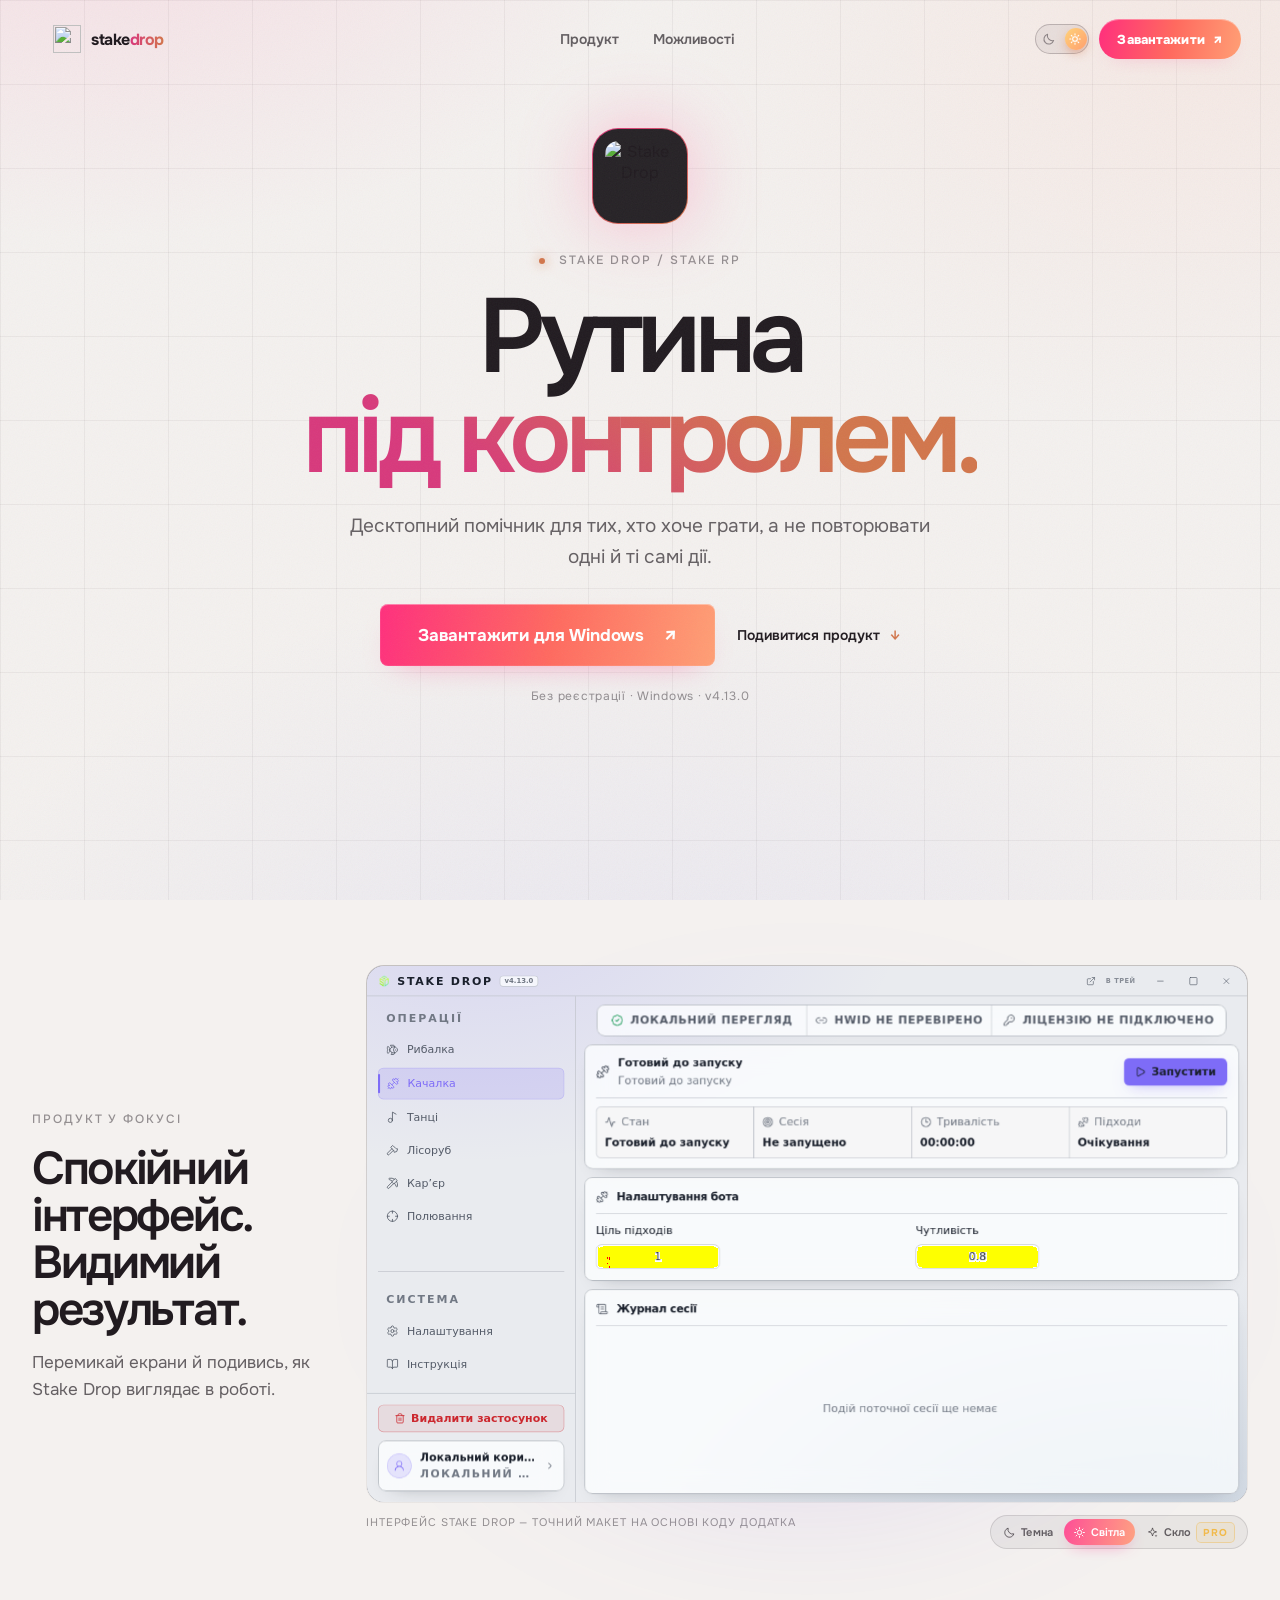
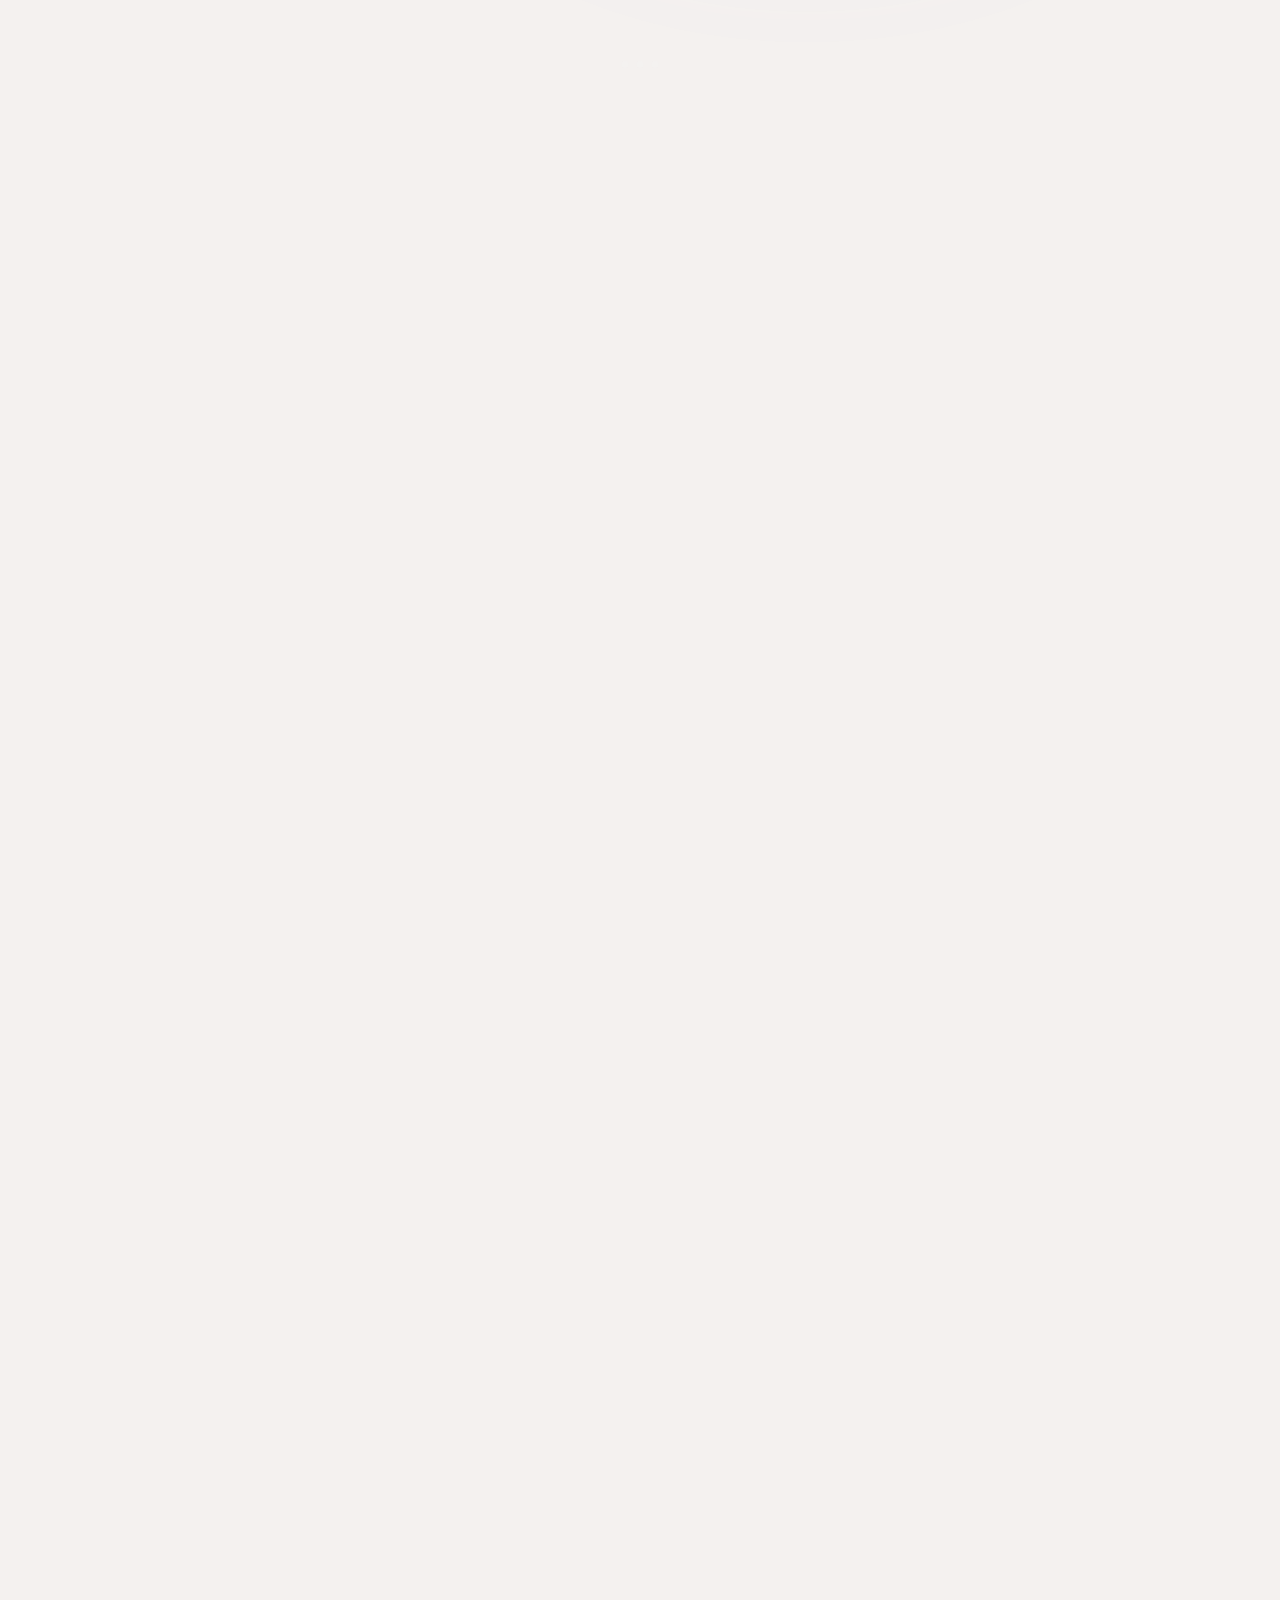
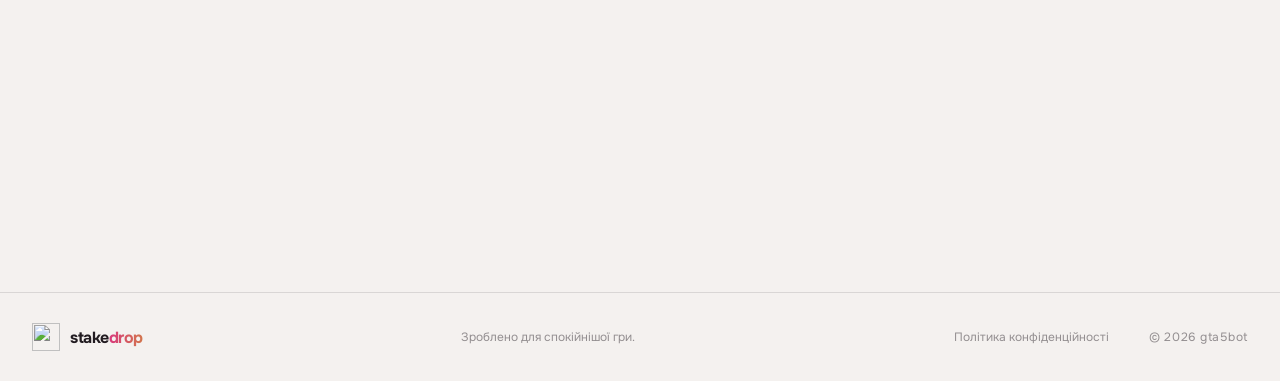
==== index.html @ 4ac82a7a "Update index.html" ====
<!doctype html>
<html lang="uk">
  <head>
    <meta charset="utf-8" />
    <meta name="viewport" content="width=device-width, initial-scale=1" />
    <meta name="theme-color" content="#232023" />
    <meta name="description" content="Stake Drop — десктопний помічник для GTA 5 RP." />
    <meta property="og:title" content="Stake Drop — автоматизація без зайвого шуму" />
    <meta property="og:description" content="Один спокійний інструмент для рутинних дій у GTA 5 RP." />
    <link rel="icon" href="./logo1.ico" />
    <script>
      try {
        var savedTheme = localStorage.getItem("stake-drop-site-theme");
        if (savedTheme === "light" || (!savedTheme && matchMedia("(prefers-color-scheme: light)").matches)) {
          document.documentElement.classList.add("light");
        }
      } catch (error) {}
    </script>
    <link rel="stylesheet" href="./styles.css?v=2026-11-27-16" />
    <title>Stake Drop - STAKE RP</title>
  </head>
  <body>
    <header class="site-header" data-header>
      <div class="header-shell shell">
        <div class="header-bar">
          <a class="brand" href="#top" aria-label="Stake Drop — на головну">
            <span class="brand-mark"><img src="./logo1.ico" alt="" /></span>
            <span class="brand-name">stake<span>drop</span></span>
          </a>
          <nav class="site-nav" aria-label="Головна навігація">
            <a href="#product" data-nav-panel>Продукт</a>
            <a href="#features" data-nav-panel>Можливості</a>
          </nav>
          <div class="header-actions">
            <button class="theme-toggle" type="button" data-site-theme-toggle aria-label="Увімкнути світлу тему" aria-pressed="false" title="Світла тема">
              <span class="theme-toggle__track" aria-hidden="true">
                <span class="theme-toggle__icon theme-toggle__icon--moon">
                  <svg viewBox="0 0 24 24" fill="none" stroke="currentColor" stroke-width="1.8" stroke-linejoin="round"><path d="M20 14.5A8.5 8.5 0 0 1 9.5 4a8.5 8.5 0 1 0 10.5 10.5Z" /></svg>
                </span>
                <span class="theme-toggle__icon theme-toggle__icon--sun">
                  <svg viewBox="0 0 24 24" fill="none" stroke="currentColor" stroke-width="1.8" stroke-linecap="round"><circle cx="12" cy="12" r="4" /><path d="M12 3v2M12 19v2M3 12h2M19 12h2M5.6 5.6 7 7M17 17l1.4 1.4M18.4 5.6 17 7M7 17l-1.4 1.4" /></svg>
                </span>
                <span class="theme-toggle__thumb"></span>
              </span>
            </button>
            <button class="header-cta" type="button" data-download-button>
              <span>Завантажити</span>
              <span class="header-cta__arrow" aria-hidden="true">↗</span>
            </button>
          </div>
          <button class="menu-button" type="button" aria-label="Відкрити меню" aria-expanded="false" data-menu-button>
            <span></span><span></span>
          </button>
        </div>
      </div>
    </header>

    <main id="top">
      <section class="hero">
        <div class="hero-grid" aria-hidden="true"></div>
        <div class="hero-glow hero-glow--warm" aria-hidden="true"></div>
        <div class="hero-glow hero-glow--cool" aria-hidden="true"></div>

        <div class="hero-inner shell">
          <div class="hero-icon">
            <img src="./logo1.ico" alt="Stake Drop" />
          </div>
          <p class="hero-kicker"><span></span> Stake Drop / STAKE RP</p>
          <h1>Рутина<br /><em>під контролем.</em></h1>
          <p class="hero-sub">Десктопний помічник для тих, хто хоче грати, а не повторювати одні й ті самі дії.</p>
          <div class="hero-actions">
            <button class="button button--primary" type="button" data-download-button>
              <span>Завантажити для Windows</span><span class="button-arrow">↗</span>
            </button>
            <a class="text-link" href="#product">Подивитися продукт <span>↓</span></a>
          </div>
          <p class="hero-meta">Без реєстрації · Windows · v4.13.0</p>
        </div>
      </section>

      <div class="journey" data-journey>
        <div class="journey__viewport">
          <div class="journey__track" data-journey-track>
            <section class="panel panel--demo" id="product" data-panel>
              <div class="panel-inner shell">
                <div class="section-head">
                  <p class="eyebrow">Продукт у фокусі</p>
                  <h2>Спокійний інтерфейс.<br /><span>Видимий результат.</span></h2>
                  <p class="section-lead">Перемикай екрани й подивись, як Stake Drop виглядає в роботі.</p>
                </div>

                <div class="demo-stack">
                  <div class="demo-frame">
                    <div class="demo-glow" aria-hidden="true"></div>
                    <div class="demo-window" data-demo-window>
                      <div class="demo-stage" data-demo-stage-inline>
                        <iframe
                          class="demo-inline"
                          title="Інтерактивний перегляд інтерфейсу Stake Drop"
                          data-demo-inline
                          data-src="./app-demo/index.html?v=4.13.0-theme4"
                          loading="lazy"
                        ></iframe>
                      </div>
                      <button class="demo-open" type="button" data-demo-open aria-haspopup="dialog">
                        <span class="demo-open__play" aria-hidden="true">
                          <svg viewBox="0 0 24 24" width="22" height="22"><path d="M8 5.2v13.6L19.4 12z" fill="currentColor" /></svg>
                        </span>
                        <span class="demo-open__text">Відкрити демо</span>
                        <span class="demo-open__hint">Повний екран</span>
                      </button>
                    </div>
                  </div>
                  <div class="demo-caption">
                    <span>Інтерфейс Stake Drop — точний макет на основі коду додатка</span>
                    <div class="theme-switch" role="group" aria-label="Тема інтерфейсу в демо" data-theme-switch>
                      <button type="button" data-theme-set="dark" aria-pressed="true">
                        <svg viewBox="0 0 24 24" width="13" height="13" aria-hidden="true"><path d="M20 14.5A8.5 8.5 0 0 1 9.5 4a8.5 8.5 0 1 0 10.5 10.5Z" fill="none" stroke="currentColor" stroke-width="1.8" stroke-linejoin="round" /></svg>
                        <span>Темна</span>
                      </button>
                      <button type="button" data-theme-set="light" aria-pressed="false">
                        <svg viewBox="0 0 24 24" width="13" height="13" aria-hidden="true"><circle cx="12" cy="12" r="4" fill="none" stroke="currentColor" stroke-width="1.8" /><path d="M12 3v2M12 19v2M3 12h2M19 12h2M5.6 5.6 7 7M17 17l1.4 1.4M18.4 5.6 17 7M7 17l-1.4 1.4" fill="none" stroke="currentColor" stroke-width="1.8" stroke-linecap="round" /></svg>
                        <span>Світла</span>
                      </button>
                      <button type="button" data-theme-set="glass" aria-pressed="false" title="Скло — стиль для PRO-користувачів">
                        <svg viewBox="0 0 24 24" width="13" height="13" aria-hidden="true"><path d="M12 3.5 13.9 9l5.6 1.9-5.6 1.9L12 18.4l-1.9-5.6L4.5 10.9 10.1 9z" fill="none" stroke="currentColor" stroke-width="1.6" stroke-linejoin="round" /><path d="m18.5 15.5.7 2 2 .7-2 .7-.7 2-.7-2-2-.7 2-.7z" fill="currentColor" /></svg>
                        <span>Скло</span>
                        <span class="pro-badge">PRO</span>
                      </button>
                    </div>
                  </div>
                </div>
              </div>
            </section>

            <section class="panel panel--features" id="features" data-panel>
              <div class="panel-inner shell">
                <div class="features-head">
                  <div>
                    <p class="eyebrow">Без зайвого</p>
                    <h2>Інструменти,<br /><span>які не заважають.</span></h2>
                  </div>
                  <p class="section-lead">Три речі, які роблять рутину тихішою: розпізнавання, оверлей і журнали.</p>
                </div>

                <div class="feature-grid">
                  <article class="feature-card feature-card--accent" tabindex="0">
                    <div class="feature-top">
                      <span class="feature-number">01</span>
                      <span class="feature-symbol">✦</span>
                    </div>
                    <h3>Розумне розпізнавання</h3>
                    <div class="feature-reveal"><div class="feature-reveal__inner">
                      <p>Stake Drop бачить потрібні об’єкти на екрані, а не залежить від записаних координат.</p>
                    </div></div>
                  </article>
                  <article class="feature-card" tabindex="0">
                    <div class="feature-top">
                      <span class="feature-number">02</span>
                      <span class="feature-symbol">◌</span>
                    </div>
                    <h3>Оверлей у потрібному місці</h3>
                    <div class="feature-reveal"><div class="feature-reveal__inner">
                      <p>Стан бота, цикли й дії завжди перед очима — з налаштуванням кольору та розміру.</p>
                    </div></div>
                  </article>
                  <article class="feature-card" tabindex="0">
                    <div class="feature-top">
                      <span class="feature-number">03</span>
                      <span class="feature-symbol">≡</span>
                    </div>
                    <h3>Детальні журнали</h3>
                    <div class="feature-reveal"><div class="feature-reveal__inner">
                      <p>Один щоденний файл із подіями, фокусом, захопленням екрана та діагностикою.</p>
                    </div></div>
                  </article>
                </div>
              </div>
            </section>

            <section class="panel panel--cta cta" id="download" data-panel>
              <div class="cta-grid" aria-hidden="true"></div>
              <div class="cta-glow" aria-hidden="true"></div>
              <div class="panel-inner cta-inner">
                <p class="eyebrow">Готовий спробувати?</p>
                <h2>Менше рутини.<br /><em>Більше гри.</em></h2>
                <p class="section-lead">Один спокійний інструмент для повторюваних дій — без зайвих налаштувань і шуму.</p>
                <button class="button button--primary" type="button" data-download-button>
                  <span>Завантажити Stake Drop</span><span class="button-arrow">↗</span>
                </button>
                <p class="download-warning">Stake Drop створений для автоматизації повторюваних дій у грі. Використовуй програму відповідально та самостійно перевіряй правила свого сервера.</p>
              </div>
            </section>
          </div>

          <div class="journey__dots" aria-hidden="true" data-journey-dots>
            <span></span><span></span><span></span>
          </div>
        </div>
      </div>
    </main>

    <footer class="site-footer">
      <div class="footer-inner shell">
        <a class="brand" href="#top">
          <span class="brand-mark"><img src="./logo1.ico" alt="" /></span>
          <span class="brand-name">stake<span>drop</span></span>
        </a>
        <p>Зроблено для спокійнішої гри.</p>
        <a class="footer-policy" href="./privacy.html?v=3" target="_blank" rel="noopener noreferrer">Політика конфіденційності</a>
        <span>© 2026 gta5bot</span>
      </div>
    </footer>

    <div class="demo-overlay" data-demo-overlay role="dialog" aria-modal="true" aria-label="Демо Stake Drop" hidden>
      <div class="demo-overlay__stage" data-demo-stage>
        <iframe class="demo-overlay__frame" title="Повноекранне демо Stake Drop" data-demo-full></iframe>
      </div>
      <div class="theme-switch theme-switch--overlay" role="group" aria-label="Тема інтерфейсу в демо" data-theme-switch>
        <button type="button" data-theme-set="dark" aria-pressed="true">
          <svg viewBox="0 0 24 24" width="14" height="14" aria-hidden="true"><path d="M20 14.5A8.5 8.5 0 0 1 9.5 4a8.5 8.5 0 1 0 10.5 10.5Z" fill="none" stroke="currentColor" stroke-width="1.8" stroke-linejoin="round" /></svg>
          <span>Темна</span>
        </button>
        <button type="button" data-theme-set="light" aria-pressed="false">
          <svg viewBox="0 0 24 24" width="14" height="14" aria-hidden="true"><circle cx="12" cy="12" r="4" fill="none" stroke="currentColor" stroke-width="1.8" /><path d="M12 3v2M12 19v2M3 12h2M19 12h2M5.6 5.6 7 7M17 17l1.4 1.4M18.4 5.6 17 7M7 17l-1.4 1.4" fill="none" stroke="currentColor" stroke-width="1.8" stroke-linecap="round" /></svg>
          <span>Світла</span>
        </button>
        <button type="button" data-theme-set="glass" aria-pressed="false" title="Скло — стиль для PRO-користувачів">
          <svg viewBox="0 0 24 24" width="14" height="14" aria-hidden="true"><path d="M12 3.5 13.9 9l5.6 1.9-5.6 1.9L12 18.4l-1.9-5.6L4.5 10.9 10.1 9z" fill="none" stroke="currentColor" stroke-width="1.6" stroke-linejoin="round" /><path d="m18.5 15.5.7 2 2 .7-2 .7-.7 2-.7-2-2-.7 2-.7z" fill="currentColor" /></svg>
          <span>Скло</span>
          <span class="pro-badge">PRO</span>
        </button>
      </div>
      <div class="demo-overlay__controls">
        <button class="overlay-btn" type="button" data-demo-close aria-label="Згорнути демо">
          <svg viewBox="0 0 24 24" width="20" height="20" aria-hidden="true"><path d="M6 9.5 12 15l6-5.5" fill="none" stroke="currentColor" stroke-width="1.8" stroke-linecap="round" stroke-linejoin="round" /></svg>
        </button>
        <button class="overlay-btn" type="button" data-demo-close aria-label="Закрити демо">
          <svg viewBox="0 0 24 24" width="18" height="18" aria-hidden="true"><path d="m6 6 12 12M18 6 6 18" fill="none" stroke="currentColor" stroke-width="1.8" stroke-linecap="round" /></svg>
        </button>
      </div>
      <p class="demo-overlay__hint">Поверни телефон горизонтально — буде зручніше</p>
    </div>

    <div class="toast" role="status" aria-live="polite" data-toast>Посилання на завантаження буде додано пізніше.</div>
    <script src="./site-theme.js?v=2"></script>
    <script type="module" src="./app.js?v=2026-11-27-15"></script>
  </body>
</html>
---- styles.css ----
@import url("https://fonts.googleapis.com/css2?family=Onest:wght@400;500;600;700&display=swap");

:root {
  --bg: #232023;
  --bg-soft: #2a2629;
  --surface: #2b272a;
  --surface-2: #332e32;
  --line: rgba(255, 255, 255, 0.09);
  --line-strong: rgba(255, 255, 255, 0.16);
  --text: #f5f5f5;
  --muted: rgba(245, 245, 245, 0.62);
  --subtle: rgba(245, 245, 245, 0.4);
  --warm: #ff649f;
  --peach: #ffa282;
  --accent: #ff8562;
  --max: 1240px;
  --body-text: rgba(245, 245, 245, 0.78);
  --grid-line: rgba(255, 255, 255, 0.045);
  --glow-warm: rgba(255, 100, 159, 0.22);
  --glow-peach: rgba(255, 161, 138, 0.14);
  --glow-cool: rgba(96, 110, 255, 0.16);
  --card-bg: linear-gradient(165deg, #2b262b, #242023);
  --card-accent-bg:
    radial-gradient(120% 120% at 10% 0%, rgba(255, 100, 159, 0.2), transparent 55%),
    linear-gradient(165deg, #352337, #251f2a);
  --nav-bg: rgba(30, 27, 30, 0.96);
}

* { box-sizing: border-box; }
html { scroll-behavior: smooth; scroll-padding-top: 104px; background: var(--bg); }
body {
  margin: 0;
  background-color: var(--bg);
  background-image:
    radial-gradient(900px 560px at 8% -12%, var(--glow-warm), transparent 62%),
    radial-gradient(820px 620px at 94% 4%, var(--glow-peach), transparent 64%),
    radial-gradient(1100px 720px at 50% 118%, var(--glow-cool), transparent 68%),
    linear-gradient(var(--grid-line) 1px, transparent 1px),
    linear-gradient(90deg, var(--grid-line) 1px, transparent 1px);
  background-size: auto, auto, auto, 84px 84px, 84px 84px;
  background-attachment: fixed;
  color: var(--text);
  font-family: "Onest", Manrope, Arial, sans-serif;
  -webkit-font-smoothing: antialiased;
  overflow-x: hidden;
}
a { color: inherit; text-decoration: none; }
button { color: inherit; font: inherit; border: 0; cursor: pointer; }
img { max-width: 100%; }
body::before {
  content: "";
  position: fixed;
  inset: 0;
  z-index: 3;
  pointer-events: none;
  opacity: 0.05;
  background-image: url("data:image/svg+xml,%3Csvg xmlns='http://www.w3.org/2000/svg' width='180' height='180'%3E%3Cfilter id='n'%3E%3CfeTurbulence type='fractalNoise' baseFrequency='0.85' numOctaves='3' stitchTiles='stitch'/%3E%3C/filter%3E%3Crect width='180' height='180' filter='url(%23n)'/%3E%3C/svg%3E");
  background-size: 180px 180px;
}
::selection { background: rgba(255, 100, 159, 0.35); color: #fff; }
:focus-visible { outline: 2px solid var(--peach); outline-offset: 3px; }

.shell { width: min(calc(100% - 64px), var(--max)); margin-inline: auto; }

/* Header — floating pill, Rockstar-style */
.site-header {
  position: fixed;
  top: 0;
  right: 0;
  left: 0;
  z-index: 100;
  padding: 10px 0 0;
  background: transparent;
  pointer-events: none;
  animation: header-in 0.7s cubic-bezier(0.22, 1, 0.36, 1) 0.05s backwards;
  transition: transform 0.4s cubic-bezier(0.22, 1, 0.36, 1);
}
@keyframes header-in {
  from { opacity: 0; transform: translateY(-130%); }
  to { opacity: 1; transform: none; }
}
.site-header.is-hidden { transform: translateY(-135%); }
.header-bar {
  position: relative;
  display: grid;
  grid-template-columns: 1fr auto 1fr;
  align-items: center;
  height: 58px;
  padding: 0 6px 0 20px;
  border: 1px solid transparent;
  border-radius: 999px;
  background: none;
  -webkit-backdrop-filter: none;
  backdrop-filter: none;
  box-shadow: none;
  pointer-events: auto;
}
.header-bar::before, .header-bar::after { content: none; }
.brand, .site-nav { text-shadow: 0 1px 16px rgba(0, 0, 0, 0.55); }
.brand { justify-self: start; }
.site-nav { justify-self: center; }

/* Right side of the header: theme switch + download CTA */
.header-actions {
  justify-self: end;
  display: flex;
  align-items: center;
  gap: 10px;
}

.theme-toggle {
  flex: none;
  width: 54px;
  height: 30px;
  padding: 0;
  border: 1px solid var(--line-strong);
  border-radius: 999px;
  background: rgba(255, 255, 255, 0.05);
  cursor: pointer;
  transition: background 0.4s ease, border-color 0.4s ease, box-shadow 0.4s ease;
}
.theme-toggle:hover { border-color: var(--peach); box-shadow: 0 0 0 4px rgba(255, 161, 130, 0.1); }
.theme-toggle__track {
  position: relative;
  display: flex;
  align-items: center;
  justify-content: space-between;
  width: 100%;
  height: 100%;
  padding: 0 6px;
}
.theme-toggle__icon {
  position: relative;
  z-index: 1;
  display: grid;
  place-items: center;
  width: 14px;
  height: 14px;
  color: var(--subtle);
  transition: color 0.4s ease, transform 0.5s ease;
}
.theme-toggle__icon svg { width: 14px; height: 14px; transition: transform 0.5s cubic-bezier(0.22, 1, 0.36, 1); }
.theme-toggle__icon--moon { color: #fff; }
.theme-toggle__icon--sun { color: var(--subtle); }
.theme-toggle__thumb {
  position: absolute;
  top: 3px;
  left: 3px;
  width: 22px;
  height: 22px;
  border-radius: 50%;
  background: linear-gradient(135deg, #ff7fb0, #ffb187);
  box-shadow: 0 4px 12px -3px rgba(255, 100, 159, 0.9);
  transition: transform 0.55s cubic-bezier(0.68, -0.25, 0.27, 1.35), background 0.4s ease, box-shadow 0.4s ease;
}
html.light .theme-toggle { background: rgba(40, 30, 36, 0.06); }
html.light .theme-toggle__thumb {
  transform: translateX(26px);
  background: linear-gradient(135deg, #ffd27a, #ff9f6e);
  box-shadow: 0 4px 12px -3px rgba(216, 122, 79, 0.8);
}
html.light .theme-toggle__icon--moon { color: var(--subtle); }
html.light .theme-toggle__icon--sun { color: #fff; }
html.light .theme-toggle__icon--sun svg { transform: rotate(90deg); }

/* Accent download CTA — only when the header returns during scroll */
.header-cta {
  position: relative;
  isolation: isolate;
  overflow: hidden;
  display: inline-flex;
  align-items: center;
  gap: 8px;
  height: 40px;
  padding: 0 18px;
  border: 0;
  border-radius: 999px;
  background: linear-gradient(100deg, #ff2f7d 0%, #ff6a5f 52%, #ff9f75 100%);
  color: #fff;
  font-size: 13px;
  font-weight: 800;
  letter-spacing: 0.01em;
  box-shadow: 0 8px 20px -14px rgba(255, 79, 150, 0.45), inset 0 1px 0 rgba(255, 255, 255, 0.35);
  opacity: 0;
  transform: translateY(-10px) scale(0.96);
  pointer-events: none;
  transition: opacity 0.35s ease, transform 0.45s cubic-bezier(0.22, 1, 0.36, 1), box-shadow 0.25s ease, filter 0.25s ease;
}
.site-header.has-scrolled:not(.is-hidden) .header-cta {
  opacity: 1;
  transform: none;
  pointer-events: auto;
}
.header-cta::after {
  content: "";
  position: absolute;
  inset: 0;
  z-index: -1;
  background: linear-gradient(110deg, transparent 28%, rgba(255, 255, 255, 0.5) 48%, transparent 68%);
  transform: translateX(-130%);
  animation: header-cta-sheen 5s ease-in-out infinite;
}
@keyframes header-cta-sheen {
  0%, 58% { transform: translateX(-130%); }
  78%, 100% { transform: translateX(130%); }
}
.header-cta:hover {
  transform: translateY(-1px);
  filter: saturate(1.08);
  box-shadow: 0 14px 32px -10px rgba(255, 79, 150, 0.95), inset 0 1px 0 rgba(255, 255, 255, 0.45);
}
.site-header.has-scrolled:not(.is-hidden) .header-cta:hover { transform: translateY(-1px); }
.site-header.has-scrolled:not(.is-hidden) .header-cta:active { transform: translateY(0) scale(0.98); }
.header-cta__arrow { transition: transform 0.25s cubic-bezier(0.22, 1, 0.36, 1); }
.header-cta:hover .header-cta__arrow { transform: translate(2px, -2px); }

.brand { display: flex; align-items: center; gap: 10px; padding: 6px 0; font-size: 16px; font-weight: 700; letter-spacing: -0.03em; }
.brand-mark { width: 28px; height: 28px; display: grid; place-items: center; flex: none; }
.brand-mark img { width: 100%; height: 100%; object-fit: contain; }
.brand-name span {
  color: transparent;
  background: linear-gradient(90deg, var(--warm), var(--peach));
  -webkit-background-clip: text;
  background-clip: text;
}

.site-nav { display: flex; gap: 2px; font-size: 14px; font-weight: 600; }
.site-nav a {
  padding: 9px 16px;
  border-radius: 999px;
  color: rgba(245, 245, 245, 0.72);
  transition: color 0.35s ease, background 0.35s ease, box-shadow 0.35s ease;
}
.site-nav a:hover { color: #fff; background: rgba(255, 255, 255, 0.08); }
.site-nav a.is-active {
  color: #fff;
  background: rgba(255, 255, 255, 0.1);
  box-shadow: inset 0 0 0 1px rgba(255, 255, 255, 0.1);
}

.menu-button { display: none; width: 42px; height: 42px; padding: 9px; border-radius: 50%; background: rgba(255, 255, 255, 0.06); }
.menu-button span { display: block; width: 22px; height: 1.5px; margin: 5px auto; background: var(--text); transition: transform 0.25s ease; }

/* Hero */
.hero {
  position: relative;
  overflow: hidden;
  display: flex;
  align-items: center;
  justify-content: center;
  min-height: min(780px, 92vh);
  padding: 128px 0 88px;
}
/* Backdrop is now continuous across the whole page (see body background).
   These legacy decorations stay in the markup but are hidden. */
.hero-grid,
.hero-glow,
.cta-grid,
.cta-glow { display: none; }
.hero::after { content: none; }

.hero-inner {
  position: relative;
  z-index: 1;
  display: flex;
  flex-direction: column;
  align-items: center;
  text-align: center;
}
.hero-icon {
  width: 96px;
  height: 96px;
  margin-bottom: 28px;
  padding: 1px;
  display: grid;
  place-items: center;
  border-radius: 26px;
  background: linear-gradient(145deg, var(--warm), var(--peach));
  box-shadow: 0 0 70px rgba(255, 100, 159, 0.36);
}
.hero-icon img {
  width: 94px;
  height: 94px;
  padding: 12px;
  border-radius: 25px;
  background: #262226;
  object-fit: contain;
}
.hero-kicker {
  margin: 0 0 20px;
  color: var(--subtle);
  font-size: 12px;
  font-weight: 500;
  letter-spacing: 0.16em;
  text-transform: uppercase;
}
.hero-kicker span {
  display: inline-block;
  width: 6px;
  height: 6px;
  margin-right: 9px;
  border-radius: 50%;
  background: var(--peach);
  box-shadow: 0 0 12px var(--peach);
}
.hero h1 {
  margin: 0;
  font-size: clamp(54px, 8.2vw, 106px);
  font-weight: 600;
  line-height: 0.95;
  letter-spacing: -0.06em;
}
.hero h1 em,
.section h2 span,
.cta h2 em {
  font-style: normal;
  color: transparent;
  background: linear-gradient(34.56deg, var(--warm) 24%, var(--peach) 70%);
  -webkit-background-clip: text;
  background-clip: text;
}
.hero-sub {
  max-width: 600px;
  margin: 24px 0 32px;
  color: var(--muted);
  font-size: 19px;
  line-height: 1.6;
}
.hero-actions { display: flex; align-items: center; gap: 22px; }
.hero-meta {
  margin: 22px 0 0;
  color: rgba(245, 245, 245, 0.34);
  font-size: 12px;
  letter-spacing: 0.06em;
}

/* Buttons */
.button {
  position: relative;
  isolation: isolate;
  min-height: 62px;
  padding: 0 38px;
  display: inline-flex;
  align-items: center;
  justify-content: center;
  gap: 20px;
  border-radius: 8px;
  font-size: 17px;
  font-weight: 700;
  letter-spacing: -0.01em;
  transition: transform 0.3s cubic-bezier(0.22, 1, 0.36, 1), box-shadow 0.3s ease,
    filter 0.3s ease, background-position 0.9s cubic-bezier(0.22, 1, 0.36, 1);
  will-change: transform;
}
.button--primary {
  color: #fff;
  background-color: #ff3d86;
  background-image:
    linear-gradient(105deg, transparent 34%, rgba(255, 255, 255, 0.55) 50%, transparent 66%),
    linear-gradient(100deg, #ff2f7d 0%, #ff6a5f 52%, #ff9f75 100%);
  background-size: 260% 100%, 100% 100%;
  background-position: 155% 0, 0 0;
  background-repeat: no-repeat;
  box-shadow:
    0 12px 30px -18px rgba(255, 47, 125, 0.5),
    inset 0 1px 0 rgba(255, 255, 255, 0.32),
    inset 0 0 0 1px rgba(255, 255, 255, 0.08);
}
.button--primary::before {
  content: "";
  position: absolute;
  inset: -4px;
  z-index: -1;
  border-radius: inherit;
  background: linear-gradient(100deg, #ff2f7d, #ff6a5f, #ffa282);
  filter: blur(18px);
  opacity: 0;
  transform: scale(0.96);
  transition: opacity 0.45s ease, transform 0.5s cubic-bezier(0.22, 1, 0.36, 1);
}
.button--primary:hover::before {
  opacity: 0.55;
  transform: scale(1);
  animation: cta-pulse 3.2s ease-in-out infinite;
}
.button--primary > span { position: relative; }
.button--primary:hover {
  transform: translateY(-3px);
  background-position: -55% 0, 0 0;
  box-shadow:
    0 28px 70px -16px rgba(255, 47, 125, 1),
    0 14px 32px -12px rgba(255, 130, 100, 0.95),
    inset 0 1px 0 rgba(255, 255, 255, 0.4),
    inset 0 0 0 1px rgba(255, 255, 255, 0.14);
}
.button--primary:active {
  transform: translateY(0) scale(0.96);
  box-shadow:
    0 10px 26px -14px rgba(255, 47, 125, 0.85),
    inset 0 3px 12px rgba(0, 0, 0, 0.24);
  transition-duration: 0.12s;
}
@keyframes cta-pulse {
  0%, 100% { opacity: 0.45; transform: scale(1); }
  50% { opacity: 0.85; transform: scale(1.06); }
}
.button-arrow { font-size: 18px; transition: transform 0.25s cubic-bezier(0.22, 1, 0.36, 1); }
.button:hover .button-arrow { transform: translate(3px, -3px); }
.button:active .button-arrow { transform: translate(1px, -1px); }
.text-link { color: var(--text); font-size: 14px; font-weight: 600; transition: color 0.2s ease; }
.text-link span { margin-left: 6px; color: var(--peach); }
.text-link:hover { color: var(--peach); }

/* Shared section pieces */
.section { padding: 86px 0; }
.eyebrow {
  margin: 0 0 18px;
  color: var(--subtle);
  font-size: 12px;
  font-weight: 500;
  letter-spacing: 0.16em;
  text-transform: uppercase;
}
.section-head { max-width: 760px; margin: 0 auto 44px; text-align: center; }
.section-head h2,
.features-head h2,
.cta h2 {
  margin: 0;
  font-size: clamp(40px, 5.2vw, 66px);
  font-weight: 600;
  line-height: 1.02;
  letter-spacing: -0.05em;
}
.section-lead {
  margin: 20px auto 0;
  max-width: 620px;
  color: var(--muted);
  font-size: 18px;
  line-height: 1.6;
}

/* Journey — panels stack on mobile, slide horizontally on desktop */
.journey { position: relative; }
.journey__viewport { position: relative; }
.journey__track { display: block; }
.panel { position: relative; }
.panel + .panel { border-top: 1px solid var(--line); }
.panel-inner { padding: 72px 0; }
.panel--cta .panel-inner { padding: 0; }
.journey__dots { display: none; }

/* Product demo */
.demo-section { border-top: 1px solid var(--line); }
.demo-frame {
  position: relative;
  isolation: isolate;
  padding: 1px;
  border-radius: 18px;
  background: linear-gradient(180deg, var(--line-strong), rgba(255, 255, 255, 0.04));
}
.demo-glow {
  position: absolute;
  inset: 10% 6% -8%;
  z-index: -1;
  background: radial-gradient(ellipse at center, rgba(255, 100, 159, 0.3), rgba(110, 92, 255, 0.12) 45%, transparent 70%);
  filter: blur(70px);
  pointer-events: none;
}
.demo-window {
  position: relative;
  overflow: hidden;
  aspect-ratio: 1280 / 780;
  border-radius: 17px;
  background: #0b1020;
}
.demo-stage {
  position: absolute;
  top: 0;
  left: 0;
  width: 1280px;
  height: 780px;
  transform: scale(var(--demo-scale, 1));
  transform-origin: top left;
}
.demo-window iframe { display: block; width: 100%; height: 100%; border: 0; }
.demo-caption {
  display: flex;
  justify-content: space-between;
  gap: 20px;
  padding-top: 14px;
  color: rgba(245, 245, 245, 0.38);
  font-size: 11px;
  letter-spacing: 0.08em;
  text-transform: uppercase;
}
.demo-caption b { color: var(--peach); }

/* Demo theme switch */
.theme-switch {
  display: inline-flex;
  flex: none;
  align-items: center;
  gap: 2px;
  padding: 3px;
  border: 1px solid rgba(255, 255, 255, 0.09);
  border-radius: 999px;
  background: rgba(255, 255, 255, 0.04);
  letter-spacing: 0;
  text-transform: none;
}
.theme-switch button {
  display: inline-flex;
  align-items: center;
  gap: 5px;
  height: 26px;
  padding: 0 9px;
  border: 0;
  border-radius: 999px;
  background: transparent;
  color: rgba(245, 245, 245, 0.55);
  font: inherit;
  font-size: 11px;
  font-weight: 600;
  letter-spacing: 0.01em;
  text-transform: none;
  cursor: pointer;
  transition: color 0.2s ease, background 0.2s ease;
}
.theme-switch button:hover { color: #fff; background: rgba(255, 255, 255, 0.06); }
.theme-switch button.is-active {
  color: #1a1216;
  background: linear-gradient(100deg, #ff4f96, #ffa282);
  box-shadow: 0 6px 16px -8px rgba(255, 79, 150, 0.8);
}
.theme-switch svg { flex: none; }
.pro-badge {
  flex: none;
  padding: 2px 6px;
  border: 1px solid rgba(241, 186, 75, 0.4);
  border-radius: 5px;
  background: rgba(241, 186, 75, 0.1);
  color: #f1ba4b;
  font-size: 10px;
  font-weight: 700;
  line-height: 1.5;
  letter-spacing: 0.1em;
}
.theme-switch button.is-active .pro-badge {
  border-color: rgba(255, 199, 107, 0.42);
  background: rgba(26, 15, 20, 0.82);
  color: #ffd9a6;
}
.theme-switch--overlay {
  position: absolute;
  top: 16px;
  left: 16px;
  z-index: 2;
  border-color: rgba(255, 255, 255, 0.14);
  background: rgba(8, 11, 20, 0.55);
  backdrop-filter: blur(12px);
  -webkit-backdrop-filter: blur(12px);
}

/* Mobile demo launcher + fullscreen overlay */
.demo-open { display: none; }
.demo-overlay {
  position: fixed;
  inset: 0;
  z-index: 400;
  background: #070a12;
  opacity: 0;
  visibility: hidden;
  transition: opacity 0.28s ease, visibility 0.28s;
}
.demo-overlay[hidden] { display: none; }
.demo-overlay.is-open { opacity: 1; visibility: visible; }
.demo-overlay__stage {
  position: absolute;
  top: 50%;
  left: 50%;
  width: 1280px;
  height: 800px;
  border-radius: 14px;
  overflow: hidden;
  background: #0b1020;
  box-shadow: 0 40px 120px -40px rgba(0, 0, 0, 0.9);
  transform: translate(-50%, -50%) scale(var(--demo-scale, 1));
  transform-origin: center center;
}
.demo-overlay__frame {
  display: block;
  width: 100%;
  height: 100%;
  border: 0;
  background: #0b1020;
}
.demo-overlay__hint {
  position: absolute;
  bottom: max(18px, env(safe-area-inset-bottom));
  left: 50%;
  z-index: 2;
  display: none;
  margin: 0;
  padding: 9px 16px;
  transform: translateX(-50%);
  border: 1px solid rgba(255, 255, 255, 0.14);
  border-radius: 999px;
  background: rgba(10, 12, 20, 0.7);
  color: rgba(245, 245, 245, 0.78);
  font-size: 12px;
  font-weight: 600;
  letter-spacing: 0.02em;
  white-space: nowrap;
  backdrop-filter: blur(12px);
  -webkit-backdrop-filter: blur(12px);
}
@media (orientation: portrait) {
  .demo-overlay.is-open .demo-overlay__hint { display: block; }
}
.demo-overlay__controls {
  position: absolute;
  z-index: 2;
  top: max(14px, env(safe-area-inset-top));
  right: max(14px, env(safe-area-inset-right));
  display: flex;
  gap: 10px;
}
.overlay-btn {
  width: 46px;
  height: 46px;
  display: grid;
  place-items: center;
  border: 1px solid rgba(255, 255, 255, 0.16);
  border-radius: 50%;
  background: rgba(12, 15, 24, 0.66);
  color: #fff;
  backdrop-filter: blur(14px);
  -webkit-backdrop-filter: blur(14px);
  transition: background 0.2s ease, border-color 0.2s ease, transform 0.2s ease;
}
.overlay-btn:hover { background: rgba(255, 255, 255, 0.16); border-color: rgba(255, 255, 255, 0.32); }
.overlay-btn:active { transform: scale(0.94); }
html.demo-lock,
html.demo-lock body { overflow: hidden; overscroll-behavior: none; }

/* Features */
.features-section { border-top: 1px solid var(--line); }
.features-head { display: flex; align-items: flex-end; justify-content: space-between; gap: 56px; margin-bottom: 44px; }
.features-head .section-lead { margin: 0 0 6px; max-width: 380px; text-align: right; font-size: 16px; }
.feature-grid { display: grid; grid-template-columns: repeat(3, 1fr); align-items: start; gap: 20px; }
.journey,
.feature-grid,
.feature-card { overflow-anchor: none; }
.feature-card {
  position: relative;
  overflow: visible;
  display: flex;
  flex-direction: column;
  min-height: 116px;
  padding: 20px 22px;
  border: 1px solid var(--line);
  border-radius: 14px;
  background: var(--card-bg);
  cursor: pointer;
  transition: border-color 0.35s ease, box-shadow 0.35s ease;
}
.feature-card::before {
  content: "";
  position: absolute;
  top: 0;
  right: 0;
  left: 0;
  height: 2px;
  background: linear-gradient(90deg, var(--warm), var(--peach));
  transform: scaleX(0);
  transform-origin: left;
  transition: transform 0.5s cubic-bezier(0.22, 1, 0.36, 1);
}
.feature-card.is-open,
.feature-card:focus-visible,
.feature-card:focus-within {
  z-index: 3;
  border-color: var(--line-strong);
  border-bottom-color: transparent;
  border-radius: 14px 14px 0 0;
  box-shadow: 0 18px 40px -22px rgba(255, 100, 159, 0.5);
}
.feature-card.is-open::before,
.feature-card:focus-visible::before,
.feature-card:focus-within::before { transform: scaleX(1); }
.feature-card--accent { border-color: rgba(255, 100, 159, 0.24); background: var(--card-accent-bg); }
.feature-top { display: flex; align-items: center; justify-content: space-between; }
.feature-number { color: var(--subtle); font-size: 12px; letter-spacing: 0.14em; transition: color 0.35s ease; }
.feature-symbol {
  color: var(--peach);
  font-size: 22px;
  line-height: 1;
  transition: transform 0.5s cubic-bezier(0.22, 1, 0.36, 1), color 0.3s ease, filter 0.3s ease;
}
.feature-card.is-open .feature-symbol,
.feature-card:focus-within .feature-symbol {
  transform: rotate(90deg) scale(1.15);
  color: var(--warm);
  filter: drop-shadow(0 0 8px rgba(255, 100, 159, 0.6));
}
.feature-card h3 {
  margin: 16px 0 0;
  font-size: 20px;
  font-weight: 600;
  line-height: 1.15;
  letter-spacing: -0.025em;
}
.feature-reveal {
  position: absolute;
  top: calc(100% - 1px);
  right: -1px;
  left: -1px;
  z-index: 4;
  max-height: 0;
  padding: 0 22px 16px;
  overflow: hidden;
  border: 1px solid var(--line-strong);
  border-top: 0;
  border-radius: 0 0 14px 14px;
  background: var(--card-bg);
  box-shadow: none;
  opacity: 0;
  visibility: hidden;
  transition: max-height 0.5s cubic-bezier(0.4, 0, 0.2, 1), opacity 0.35s ease, visibility 0s linear 0.5s;
}
.feature-card--accent .feature-reveal { background: var(--card-accent-bg); }
.feature-card.is-open .feature-reveal,
.feature-card:focus-visible .feature-reveal,
.feature-card:focus-within .feature-reveal {
  max-height: var(--reveal-height, 80px);
  opacity: 1;
  visibility: visible;
  box-shadow: 0 18px 40px -22px rgba(255, 100, 159, 0.5);
  transition: max-height 0.5s cubic-bezier(0.4, 0, 0.2, 1), opacity 0.35s ease, visibility 0s;
}
.feature-card p {
  margin: 12px 0 0;
  color: var(--body-text);
  font-size: 14px;
  line-height: 1.65;
  opacity: 0;
  transition: opacity 0.35s ease 0.08s;
}
.feature-card.is-open p,
.feature-card:focus-visible p,
.feature-card:focus-within p { opacity: 1; }
@media (hover: none) {
  .feature-reveal { max-height: none; opacity: 1; visibility: visible; box-shadow: none; }
  .feature-card p { opacity: 1; }
}

/* Final CTA */
.cta { position: relative; overflow: hidden; padding: 108px 0 96px; border-top: 1px solid var(--line); text-align: center; }
.cta-grid {
  position: absolute;
  inset: 0;
  background-image:
    linear-gradient(rgba(255, 255, 255, 0.05) 1px, transparent 1px),
    linear-gradient(90deg, rgba(255, 255, 255, 0.05) 1px, transparent 1px);
  background-size: 84px 84px;
  -webkit-mask-image: radial-gradient(ellipse 70% 90% at 50% 45%, #000 10%, transparent 75%);
  mask-image: radial-gradient(ellipse 70% 90% at 50% 45%, #000 10%, transparent 75%);
}
.cta-glow {
  position: absolute;
  width: 900px;
  height: 520px;
  left: 50%;
  top: 46%;
  transform: translate(-50%, -50%);
  border-radius: 50%;
  background: radial-gradient(circle, rgba(255, 100, 159, 0.24), rgba(255, 161, 138, 0.1) 45%, transparent 70%);
  filter: blur(80px);
  pointer-events: none;
}
.cta-inner { position: relative; z-index: 1; display: flex; flex-direction: column; align-items: center; }
.cta h2 { font-size: clamp(44px, 6.2vw, 80px); }
.cta .section-lead { margin: 22px auto 34px; max-width: 560px; }
.download-warning { max-width: 560px; margin: 28px auto 0; color: rgba(245, 245, 245, 0.32); font-size: 11px; line-height: 1.7; }

/* Footer */
.site-footer { border-top: 1px solid var(--line); }
.footer-inner { min-height: 88px; display: flex; align-items: center; gap: 40px; }
.footer-inner p { margin: 0 auto; color: rgba(245, 245, 245, 0.4); font-size: 12px; }
.footer-inner > span { color: rgba(245, 245, 245, 0.34); font-size: 12px; letter-spacing: 0.06em; }
.footer-policy { color: rgba(245, 245, 245, 0.45); font-size: 12px; transition: color 0.2s ease; }
.footer-policy:hover { color: var(--text); }

/* Toast */
.toast {
  position: fixed;
  right: 24px;
  bottom: 24px;
  z-index: 200;
  max-width: 320px;
  padding: 15px 18px;
  border: 1px solid rgba(255, 161, 138, 0.35);
  border-radius: 10px;
  background: #2d282b;
  color: #ffd9cd;
  box-shadow: 0 20px 60px rgba(0, 0, 0, 0.5);
  font-size: 13px;
  line-height: 1.5;
  opacity: 0;
  transform: translateY(12px);
  pointer-events: none;
  transition: opacity 0.25s ease, transform 0.25s ease;
}
.toast.is-visible { opacity: 1; transform: none; }

/* Journey desktop: sticky viewport, JS-driven horizontal track */
@media (min-width: 861px) {
  .journey { height: 300vh; }
  .journey__viewport {
    position: sticky;
    top: 0;
    height: 100vh;
    overflow: hidden;
  }
  .journey__track {
    display: flex;
    height: 100%;
    will-change: transform;
    transform: translate3d(0, 0, 0);
  }
  .panel {
    flex: 0 0 100vw;
    width: 100vw;
    height: 100vh;
    display: flex;
    align-items: center;
    overflow: hidden;
  }
  .panel + .panel { border-top: 0; }
  .panel-inner {
    width: min(calc(100% - 64px), var(--max));
    margin-inline: auto;
    padding: 0;
  }
  .panel--demo .panel-inner {
    display: grid;
    grid-template-columns: minmax(230px, 0.62fr) minmax(0, 1.85fr);
    align-items: center;
    gap: clamp(24px, 3vw, 48px);
    padding: 92px 0 62px;
  }
  .panel--demo .section-head { margin: 0; max-width: 430px; text-align: left; }
  .panel--demo .section-head h2 { font-size: clamp(38px, 3.6vw, 56px); }
  .panel--demo .section-lead { margin: 16px 0 0; font-size: 17px; }
  .panel--demo .demo-stack { min-width: 0; }
  .panel--demo .demo-frame { width: 100%; }
  .panel--demo .demo-window { aspect-ratio: 1280 / 780; }
  .panel--demo .demo-caption { padding-top: 12px; }

  .panel--features .panel-inner { padding: 96px 0 64px; }
  .panel--features .features-head { margin-bottom: clamp(20px, 3vh, 34px); }

  .panel.cta { height: 100vh; padding: 0; }
  .panel.cta .cta-inner { padding: 96px 0 64px; }

  .journey__dots {
    position: absolute;
    left: 50%;
    bottom: 24px;
    z-index: 5;
    display: flex;
    gap: 8px;
    transform: translateX(-50%);
    transition: opacity 0.35s ease;
  }
  .journey.is-end .journey__dots { opacity: 0; pointer-events: none; }
  .journey__dots span {
    width: 7px;
    height: 7px;
    border-radius: 999px;
    background: rgba(245, 245, 245, 0.22);
    transition: width 0.3s cubic-bezier(0.22, 1, 0.36, 1), background 0.3s ease;
  }
  .journey__dots span.is-active {
    width: 26px;
    background: linear-gradient(90deg, var(--warm), var(--peach));
  }
}

/* Tablet */
@media (max-width: 980px) {
  .features-head { display: block; }
  .features-head .section-lead { margin: 18px 0 0; max-width: 560px; text-align: left; }
  .feature-grid { grid-template-columns: 1fr; }
  .feature-card { min-height: 0; }
  .feature-card h3 { padding-top: 30px; }
}

@media (max-width: 860px) {
  html { scroll-padding-top: 84px; }
  .shell { width: min(calc(100% - 36px), var(--max)); }
  .header-bar { display: flex; align-items: center; height: 58px; padding: 0 8px 0 16px; gap: 0; }
  .header-cta { display: none; }
  .site-nav {
    position: absolute;
    top: calc(100% + 8px);
    right: 0;
    left: 0;
    display: none;
    flex-direction: column;
    justify-self: stretch;
    gap: 2px;
    padding: 10px;
    border: 1px solid var(--line-strong);
    border-radius: 22px;
    background: rgba(30, 27, 30, 0.96);
    box-shadow: 0 24px 60px -24px rgba(0, 0, 0, 0.9);
    backdrop-filter: blur(24px);
    -webkit-backdrop-filter: blur(24px);
  }
  .site-nav.is-open { display: flex; }
  .site-nav a { padding: 14px 16px; border-radius: 14px; }
  .site-nav a:hover { background: rgba(255, 255, 255, 0.06); }
  .menu-button { display: block; margin-left: auto; }

  .hero { min-height: 0; padding: 92px 0 64px; }
  .hero-icon { width: 80px; height: 80px; margin-bottom: 24px; border-radius: 22px; }
  .hero-icon img { width: 78px; height: 78px; padding: 10px; border-radius: 21px; }
  .hero h1 { font-size: clamp(44px, 12vw, 64px); }
  .hero-sub { margin: 20px 0 28px; font-size: 17px; }
  .hero-actions { flex-direction: column; gap: 18px; width: 100%; }
  .hero-actions .button { width: 100%; }
  .hero-actions .text-link { justify-content: center; min-height: 44px; }
  .hero-meta { margin-top: 18px; }

  .section { padding: 64px 0; }
  .panel-inner { padding: 56px 0; }
  .panel--cta .panel-inner { padding: 0; }
  .panel--cta .cta-inner { padding-inline: 24px; }
  .cta-inner > * { max-width: 100%; }
  .section-head { margin-bottom: 34px; }
  .section-head h2, .features-head h2 { font-size: clamp(34px, 9vw, 48px); }
  .section-lead { font-size: 16px; }
  .demo-caption { display: block; line-height: 1.8; }
  .demo-caption > span { display: block; }
  .demo-caption .theme-switch { display: none; }
  .theme-switch--overlay { gap: 2px; }
  .theme-switch--overlay button { gap: 4px; padding: 0 8px; font-size: 10.5px; }
  .theme-switch--overlay button svg { display: none; }
  .theme-switch--overlay .pro-badge { padding: 1px 4px; border-radius: 4px; font-size: 8px; letter-spacing: 0.08em; }

  .demo-window { aspect-ratio: 16 / 12; }
  .demo-inline { display: none; }
  .demo-open {
    position: absolute;
    inset: 0;
    display: flex;
    flex-direction: column;
    align-items: center;
    justify-content: center;
    gap: 4px;
    padding: 24px;
    color: #fff;
    text-align: center;
    background:
      linear-gradient(180deg, rgba(8, 11, 20, 0.42), rgba(8, 11, 20, 0.86)),
      url("./demo-poster.jpg") center 38% / cover no-repeat;
  }
  .demo-open::before {
    content: "";
    position: absolute;
    inset: 0;
    background: radial-gradient(ellipse at 50% 80%, rgba(255, 100, 159, 0.32), transparent 62%);
    pointer-events: none;
  }
  .demo-open > span { position: relative; }
  .demo-open__play {
    display: grid;
    place-items: center;
    width: 64px;
    height: 64px;
    margin-bottom: 12px;
    border-radius: 50%;
    background: linear-gradient(100deg, #ff4f96, #ffa282);
    box-shadow: 0 18px 42px -14px rgba(255, 79, 150, 0.9);
    color: #fff;
  }
  .demo-open__play::after {
    content: "";
    position: absolute;
    inset: -6px;
    border: 1px solid rgba(255, 162, 130, 0.55);
    border-radius: 50%;
    animation: demo-ring 2.6s ease-out infinite;
  }
  .demo-open__text { font-size: 18px; font-weight: 700; letter-spacing: -0.01em; }
  .demo-open__hint {
    font-size: 10px;
    font-weight: 600;
    letter-spacing: 0.18em;
    text-transform: uppercase;
    color: rgba(245, 245, 245, 0.55);
  }
  @keyframes demo-ring {
    0% { transform: scale(0.92); opacity: 0.85; }
    70%, 100% { transform: scale(1.35); opacity: 0; }
  }

  .features-head { margin-bottom: 30px; }
  .cta { padding: 76px 0 68px; }
  .cta h2 { font-size: clamp(38px, 10vw, 56px); }
  .cta .section-lead { margin: 18px auto 28px; }
  .footer-inner { min-height: 110px; flex-wrap: wrap; gap: 12px; padding: 24px 0; }
  .footer-inner p { order: 3; width: 100%; margin: 0; }
  .footer-inner > span { margin-left: auto; }
  .toast { right: 18px; left: 18px; bottom: 18px; max-width: none; }
}

@media (max-width: 480px) {
  .hero h1 { font-size: 42px; }
  .hero-kicker { font-size: 10px; letter-spacing: 0.13em; }
  .button { font-size: 15px; }
  .feature-card { padding: 22px; }
  .feature-card h3 { font-size: 21px; }
  .download-warning { text-align: left; }
}

@media (prefers-reduced-motion: reduce) {
  html { scroll-behavior: auto; }
  .site-header { animation: none; }
  .button, .feature-card, .feature-card::before,
  .theme-toggle, .theme-toggle__icon svg,
  .toast, .button-arrow, .site-nav a, .demo-overlay { transition: none; }
  .theme-toggle__thumb { transition: transform 0.24s ease, background 0.24s ease, box-shadow 0.24s ease; }
  .theme-toggle__icon { transition: color 0.24s ease; }
  .feature-reveal { transition: max-height 0.18s linear, opacity 0.18s linear; }
  .feature-card p { transition: opacity 0.18s linear; }
  .button--primary::before, .demo-open__play::after { animation: none; }
}

/* Light theme */
html.light {
  --bg: #f4f1ef;
  --bg-soft: #ece7e4;
  --surface: #ffffff;
  --surface-2: #f2edea;
  --line: rgba(28, 22, 26, 0.12);
  --line-strong: rgba(28, 22, 26, 0.22);
  --text: #211b20;
  --muted: rgba(33, 27, 32, 0.68);
  --subtle: rgba(33, 27, 32, 0.46);
  --body-text: rgba(33, 27, 32, 0.82);
  --grid-line: rgba(40, 30, 36, 0.055);
  --glow-warm: rgba(255, 100, 159, 0.13);
  --glow-peach: rgba(255, 161, 138, 0.1);
  --glow-cool: rgba(96, 110, 255, 0.08);
  --warm: #d8397c;
  --peach: #d2764c;
  --accent: #e06643;
  --card-bg: linear-gradient(165deg, #ffffff, #f6f2f0);
  --card-accent-bg:
    radial-gradient(120% 120% at 10% 0%, rgba(216, 57, 124, 0.12), transparent 55%),
    linear-gradient(165deg, #ffffff, #f9f3f5);
  --nav-bg: rgba(255, 255, 255, 0.94);
}

html.light .brand,
html.light .site-nav { text-shadow: none; }
html.light .site-nav a { color: var(--muted); }
html.light .site-nav a:hover { color: var(--text); background: rgba(33, 27, 32, 0.06); }
html.light .site-nav a.is-active {
  color: var(--text);
  background: rgba(33, 27, 32, 0.08);
  box-shadow: inset 0 0 0 1px rgba(33, 27, 32, 0.08);
}
html.light .menu-button { background: rgba(33, 27, 32, 0.07); }
html.light .menu-button span { background: var(--text); }

html.light .hero-meta,
html.light .demo-caption,
html.light .feature-number,
html.light .download-warning,
html.light .footer-inner p,
html.light .footer-inner > span,
html.light .footer-policy { color: var(--subtle); }
html.light .footer-policy:hover { color: var(--text); }

html.light .demo-frame { background: linear-gradient(180deg, var(--line-strong), rgba(33, 27, 32, 0.05)); }
html.light .theme-switch { border-color: var(--line); background: rgba(33, 27, 32, 0.05); }
html.light .theme-switch button { color: var(--muted); }
html.light .theme-switch button:hover { color: var(--text); background: rgba(33, 27, 32, 0.06); }
html.light .theme-switch button.is-active { color: #fff; }

html.light .toast {
  border-color: var(--line-strong);
  background: var(--surface);
  color: var(--text);
  box-shadow: 0 18px 50px -20px rgba(40, 30, 36, 0.28);
}

@media (max-width: 860px) {
  html.light .site-nav {
    background: var(--nav-bg);
    box-shadow: 0 24px 60px -24px rgba(40, 30, 36, 0.24);
  }
  html.light .site-nav a:hover { background: rgba(33, 27, 32, 0.06); }
}
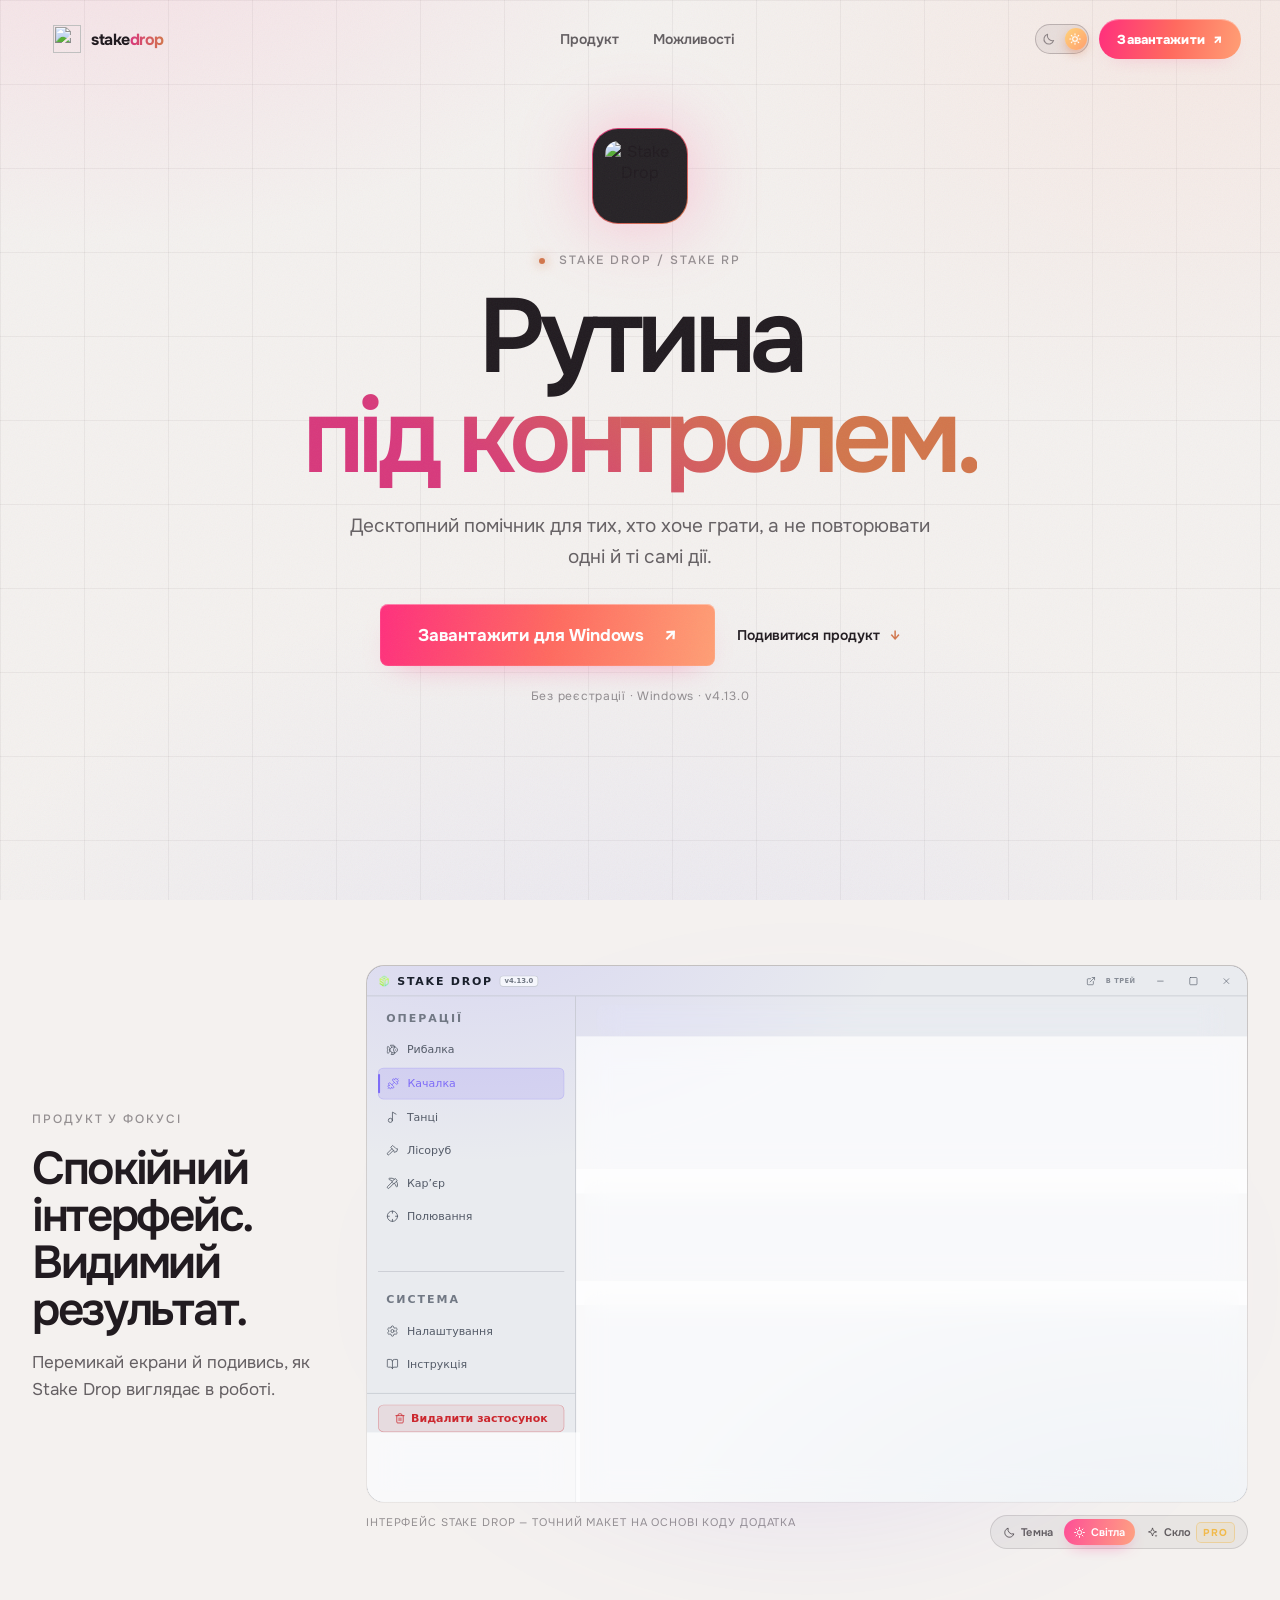
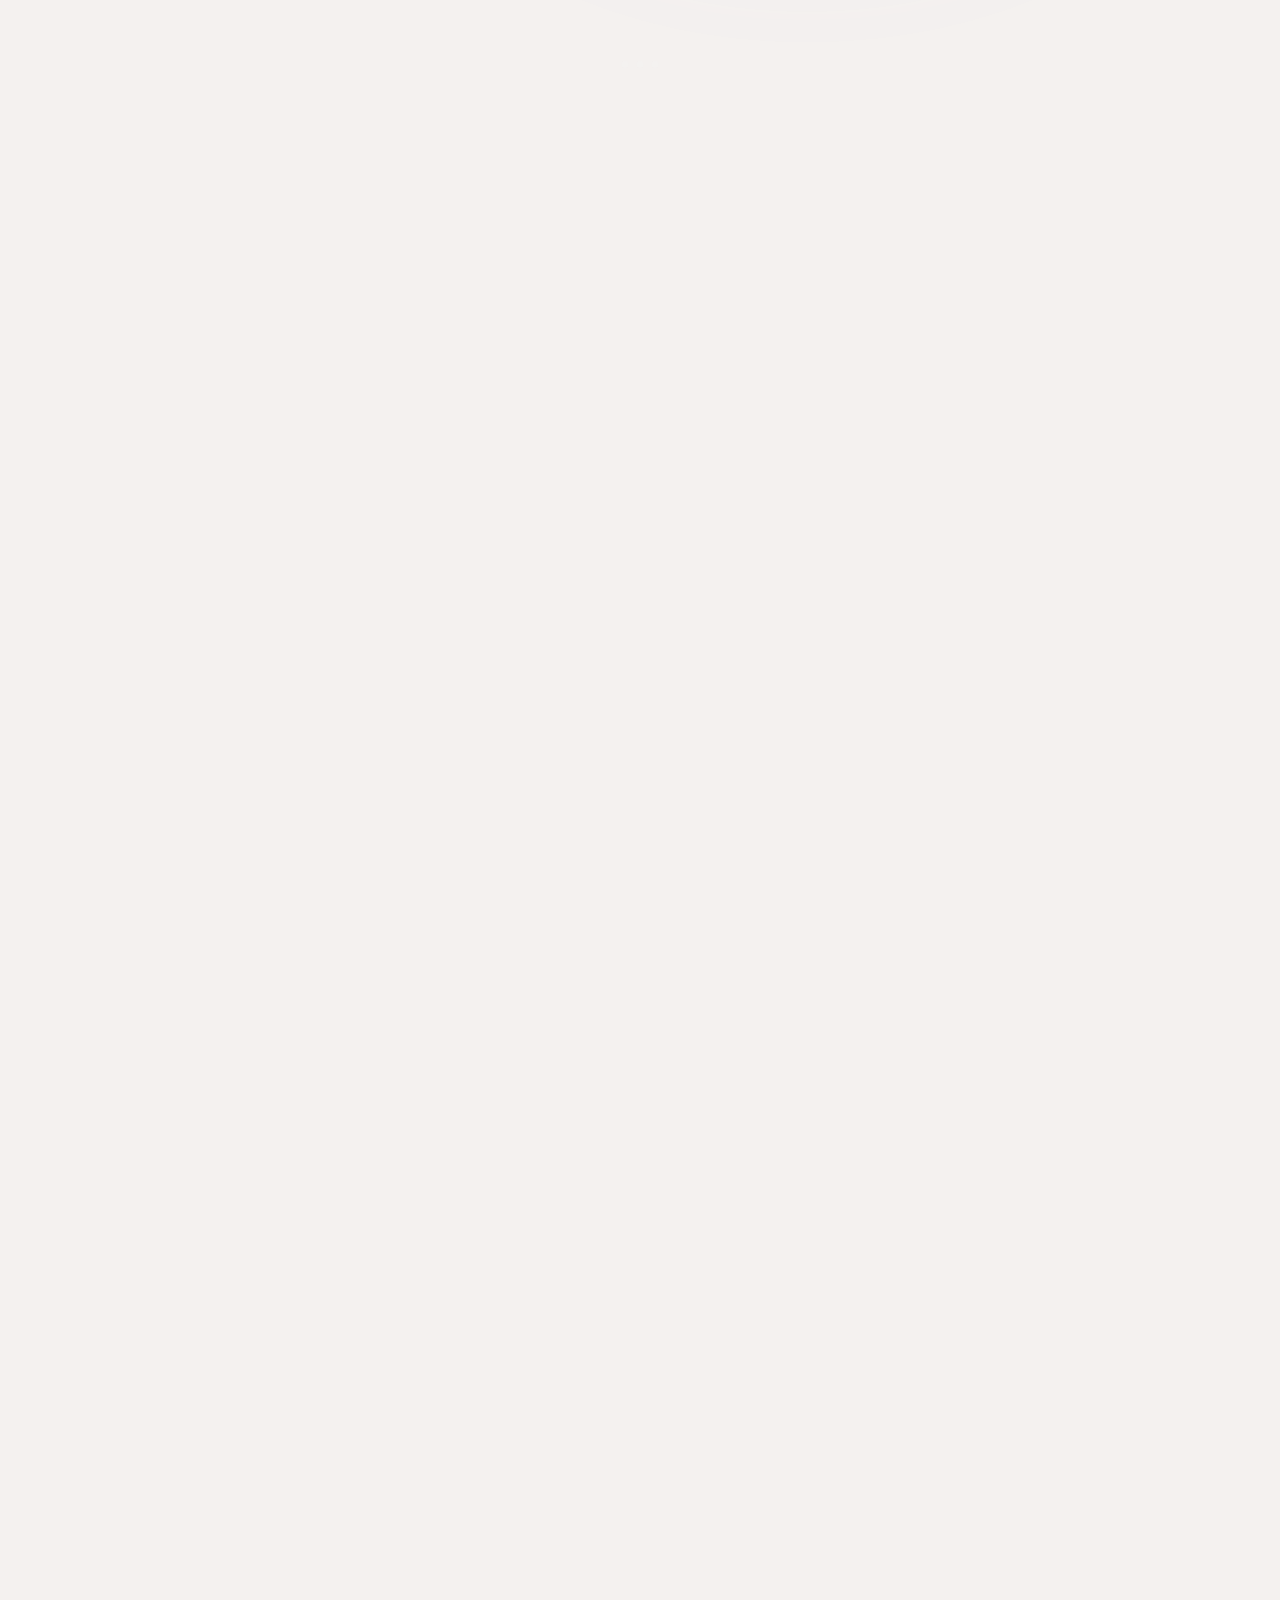
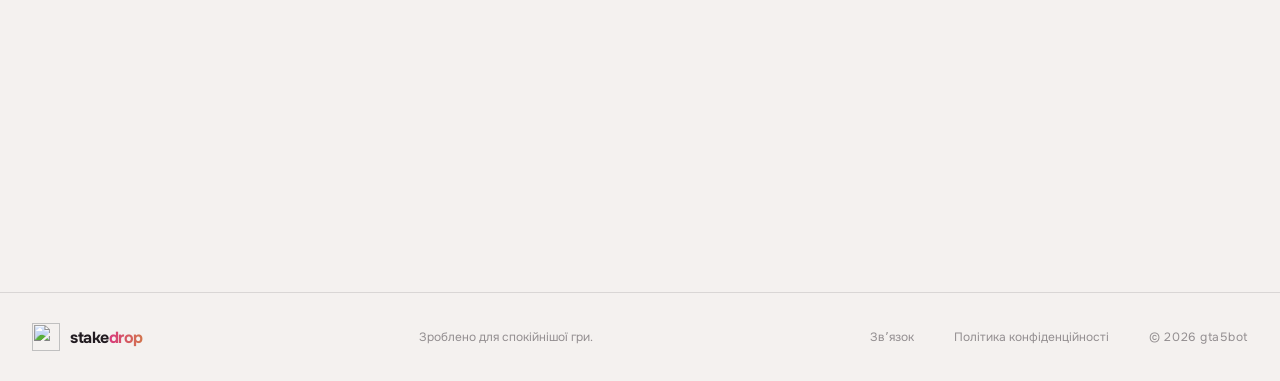
==== commit 7745b60b: "Add contacts and legal details, mobile download, accessibility, SEO files and mobile backdrop tuning" ====
--- a/index.html
+++ b/index.html
@@ -7,6 +7,16 @@
     <meta name="description" content="Stake Drop — десктопний помічник для GTA 5 RP." />
     <meta property="og:title" content="Stake Drop — автоматизація без зайвого шуму" />
     <meta property="og:description" content="Один спокійний інструмент для рутинних дій у GTA 5 RP." />
+    <meta property="og:type" content="website" />
+    <meta property="og:url" content="https://gta5bot.github.io/" />
+    <meta property="og:image" content="https://gta5bot.github.io/demo-poster.jpg" />
+    <meta property="og:image:width" content="1280" />
+    <meta property="og:image:height" content="780" />
+    <meta name="twitter:card" content="summary_large_image" />
+    <meta name="twitter:title" content="Stake Drop — автоматизація без зайвого шуму" />
+    <meta name="twitter:description" content="Десктопний помічник для тих, хто хоче грати, а не повторювати одні й ті самі дії." />
+    <meta name="twitter:image" content="https://gta5bot.github.io/demo-poster.jpg" />
+    <link rel="canonical" href="https://gta5bot.github.io/" />
     <link rel="icon" href="./logo1.ico" />
     <script>
       try {
@@ -16,10 +26,11 @@
         }
       } catch (error) {}
     </script>
-    <link rel="stylesheet" href="./styles.css?v=2026-11-27-16" />
+    <link rel="stylesheet" href="./styles.css?v=2026-11-28-2" />
     <title>Stake Drop - STAKE RP</title>
   </head>
   <body>
+    <a class="skip-link" href="#top">Перейти до вмісту</a>
     <header class="site-header" data-header>
       <div class="header-shell shell">
         <div class="header-bar">
@@ -30,6 +41,7 @@
           <nav class="site-nav" aria-label="Головна навігація">
             <a href="#product" data-nav-panel>Продукт</a>
             <a href="#features" data-nav-panel>Можливості</a>
+            <button class="nav-download" type="button" data-download-button>Завантажити <span aria-hidden="true">↗</span></button>
           </nav>
           <div class="header-actions">
             <button class="theme-toggle" type="button" data-site-theme-toggle aria-label="Увімкнути світлу тему" aria-pressed="false" title="Світла тема">
@@ -207,7 +219,8 @@
           <span class="brand-name">stake<span>drop</span></span>
         </a>
         <p>Зроблено для спокійнішої гри.</p>
-        <a class="footer-policy" href="./privacy.html?v=3" target="_blank" rel="noopener noreferrer">Політика конфіденційності</a>
+        <a class="footer-policy" href="https://t.me/Farm_StakeRP_Bot" target="_blank" rel="noopener noreferrer">Звʼязок</a>
+        <a class="footer-policy" href="./privacy.html?v=4" target="_blank" rel="noopener noreferrer">Політика конфіденційності</a>
         <span>© 2026 gta5bot</span>
       </div>
     </footer>
@@ -243,7 +256,7 @@
     </div>
 
     <div class="toast" role="status" aria-live="polite" data-toast>Посилання на завантаження буде додано пізніше.</div>
-    <script src="./site-theme.js?v=2"></script>
-    <script type="module" src="./app.js?v=2026-11-27-15"></script>
+    <script src="./site-theme.js?v=3"></script>
+    <script type="module" src="./app.js?v=2026-11-28-1"></script>
   </body>
 </html>
--- a/styles.css
+++ b/styles.css
@@ -47,6 +47,21 @@
 a { color: inherit; text-decoration: none; }
 button { color: inherit; font: inherit; border: 0; cursor: pointer; }
 img { max-width: 100%; }
+
+.skip-link {
+  position: fixed;
+  top: 8px;
+  left: -9999px;
+  z-index: 500;
+  padding: 10px 16px;
+  border: 1px solid var(--line-strong);
+  border-radius: 10px;
+  background: var(--surface);
+  color: var(--text);
+  font-size: 13px;
+  font-weight: 700;
+}
+.skip-link:focus { left: 16px; }
 body::before {
   content: "";
   position: fixed;
@@ -232,6 +247,7 @@
   transition: color 0.35s ease, background 0.35s ease, box-shadow 0.35s ease;
 }
 .site-nav a:hover { color: #fff; background: rgba(255, 255, 255, 0.08); }
+.nav-download { display: none; }
 .site-nav a.is-active {
   color: #fff;
   background: rgba(255, 255, 255, 0.1);
@@ -898,9 +914,15 @@
 
 @media (max-width: 860px) {
   html { scroll-padding-top: 84px; }
+  /* Keep the continuous backdrop on phones, but drop the costly fixed attachment */
+  body {
+    background-attachment: scroll;
+    background-size: auto, auto, auto, 64px 64px, 64px 64px;
+  }
   .shell { width: min(calc(100% - 36px), var(--max)); }
   .header-bar { display: flex; align-items: center; height: 58px; padding: 0 8px 0 16px; gap: 0; }
   .header-cta { display: none; }
+  .header-actions { margin-left: auto; }
   .site-nav {
     position: absolute;
     top: calc(100% + 8px);
@@ -921,6 +943,19 @@
   .site-nav.is-open { display: flex; }
   .site-nav a { padding: 14px 16px; border-radius: 14px; }
   .site-nav a:hover { background: rgba(255, 255, 255, 0.06); }
+  .nav-download {
+    display: flex;
+    align-items: center;
+    justify-content: center;
+    gap: 8px;
+    min-height: 44px;
+    margin-top: 6px;
+    border-radius: 14px;
+    background: linear-gradient(100deg, #ff2f7d, #ff9f75);
+    color: #fff;
+    font-size: 14px;
+    font-weight: 800;
+  }
   .menu-button { display: block; margin-left: auto; }
 
   .hero { min-height: 0; padding: 92px 0 64px; }
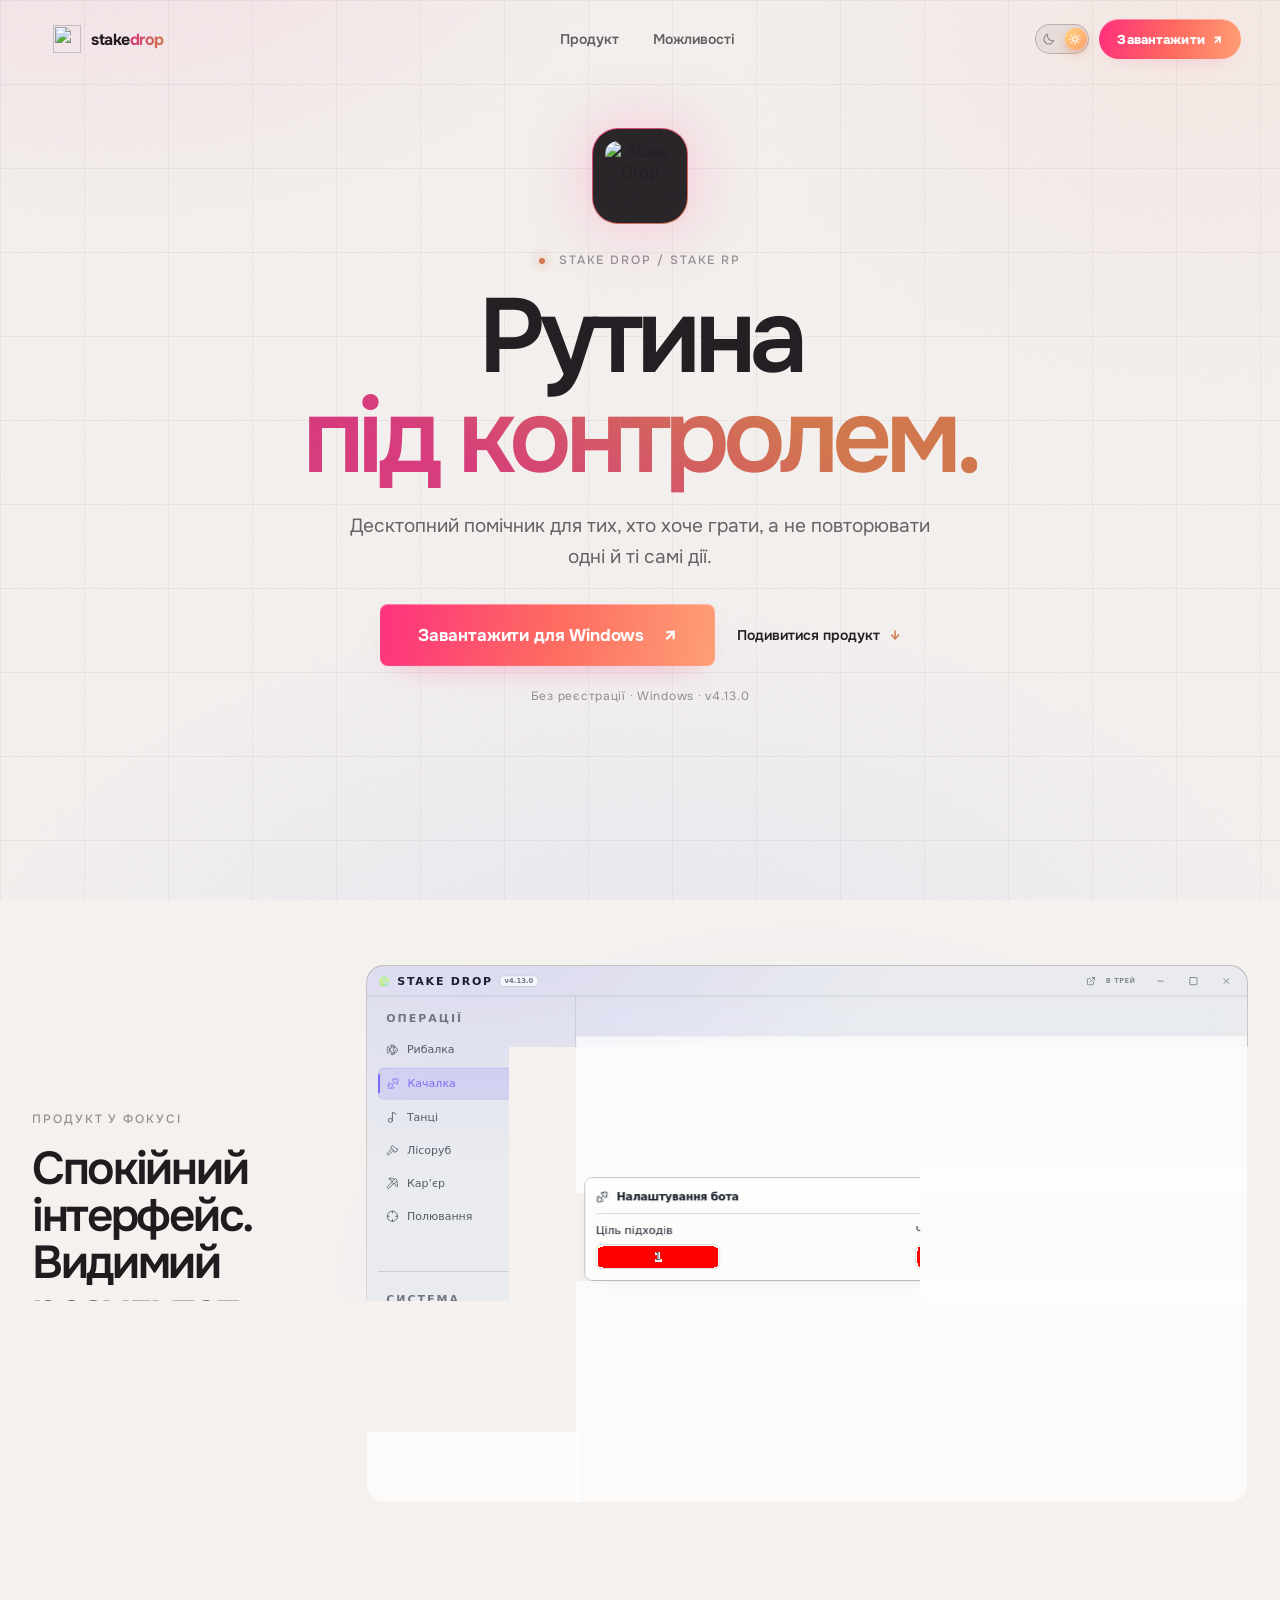
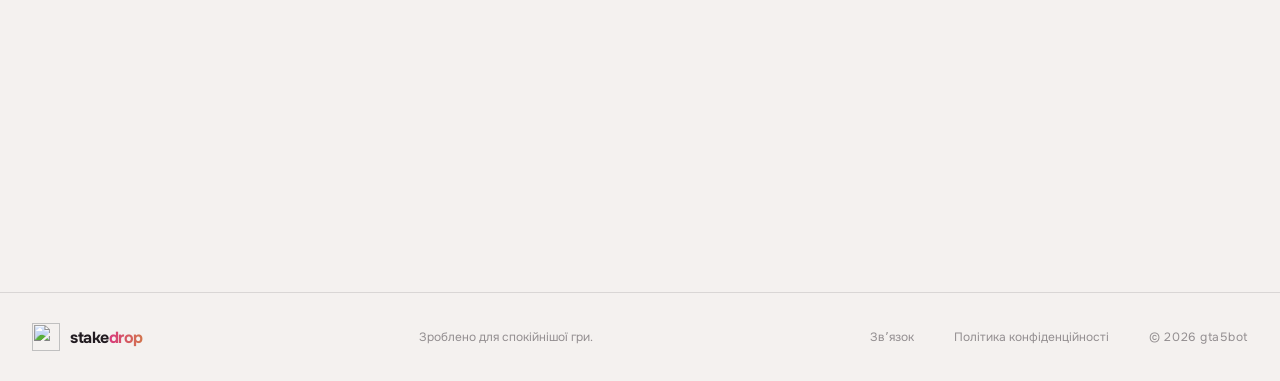
==== commit fb719deb: "Match privacy header to site, replace mobile menu with download CTA" ====
--- a/index.html
+++ b/index.html
@@ -26,7 +26,7 @@
         }
       } catch (error) {}
     </script>
-    <link rel="stylesheet" href="./styles.css?v=2026-11-28-2" />
+    <link rel="stylesheet" href="./styles.css?v=2026-11-28-3" />
     <title>Stake Drop - STAKE RP</title>
   </head>
   <body>
@@ -220,7 +220,7 @@
         </a>
         <p>Зроблено для спокійнішої гри.</p>
         <a class="footer-policy" href="https://t.me/Farm_StakeRP_Bot" target="_blank" rel="noopener noreferrer">Звʼязок</a>
-        <a class="footer-policy" href="./privacy.html?v=4" target="_blank" rel="noopener noreferrer">Політика конфіденційності</a>
+        <a class="footer-policy" href="./privacy.html?v=5" target="_blank" rel="noopener noreferrer">Політика конфіденційності</a>
         <span>© 2026 gta5bot</span>
       </div>
     </footer>
--- a/styles.css
+++ b/styles.css
@@ -921,42 +921,11 @@
   }
   .shell { width: min(calc(100% - 36px), var(--max)); }
   .header-bar { display: flex; align-items: center; height: 58px; padding: 0 8px 0 16px; gap: 0; }
-  .header-cta { display: none; }
-  .header-actions { margin-left: auto; }
-  .site-nav {
-    position: absolute;
-    top: calc(100% + 8px);
-    right: 0;
-    left: 0;
-    display: none;
-    flex-direction: column;
-    justify-self: stretch;
-    gap: 2px;
-    padding: 10px;
-    border: 1px solid var(--line-strong);
-    border-radius: 22px;
-    background: rgba(30, 27, 30, 0.96);
-    box-shadow: 0 24px 60px -24px rgba(0, 0, 0, 0.9);
-    backdrop-filter: blur(24px);
-    -webkit-backdrop-filter: blur(24px);
-  }
-  .site-nav.is-open { display: flex; }
-  .site-nav a { padding: 14px 16px; border-radius: 14px; }
-  .site-nav a:hover { background: rgba(255, 255, 255, 0.06); }
-  .nav-download {
-    display: flex;
-    align-items: center;
-    justify-content: center;
-    gap: 8px;
-    min-height: 44px;
-    margin-top: 6px;
-    border-radius: 14px;
-    background: linear-gradient(100deg, #ff2f7d, #ff9f75);
-    color: #fff;
-    font-size: 14px;
-    font-weight: 800;
-  }
-  .menu-button { display: block; margin-left: auto; }
+  .header-cta { height: 38px; padding: 0 14px; font-size: 12px; }
+  .header-actions { margin-left: auto; gap: 8px; }
+  .site-nav,
+  .site-nav.is-open,
+  .menu-button { display: none; }
 
   .hero { min-height: 0; padding: 92px 0 64px; }
   .hero-icon { width: 80px; height: 80px; margin-bottom: 24px; border-radius: 22px; }
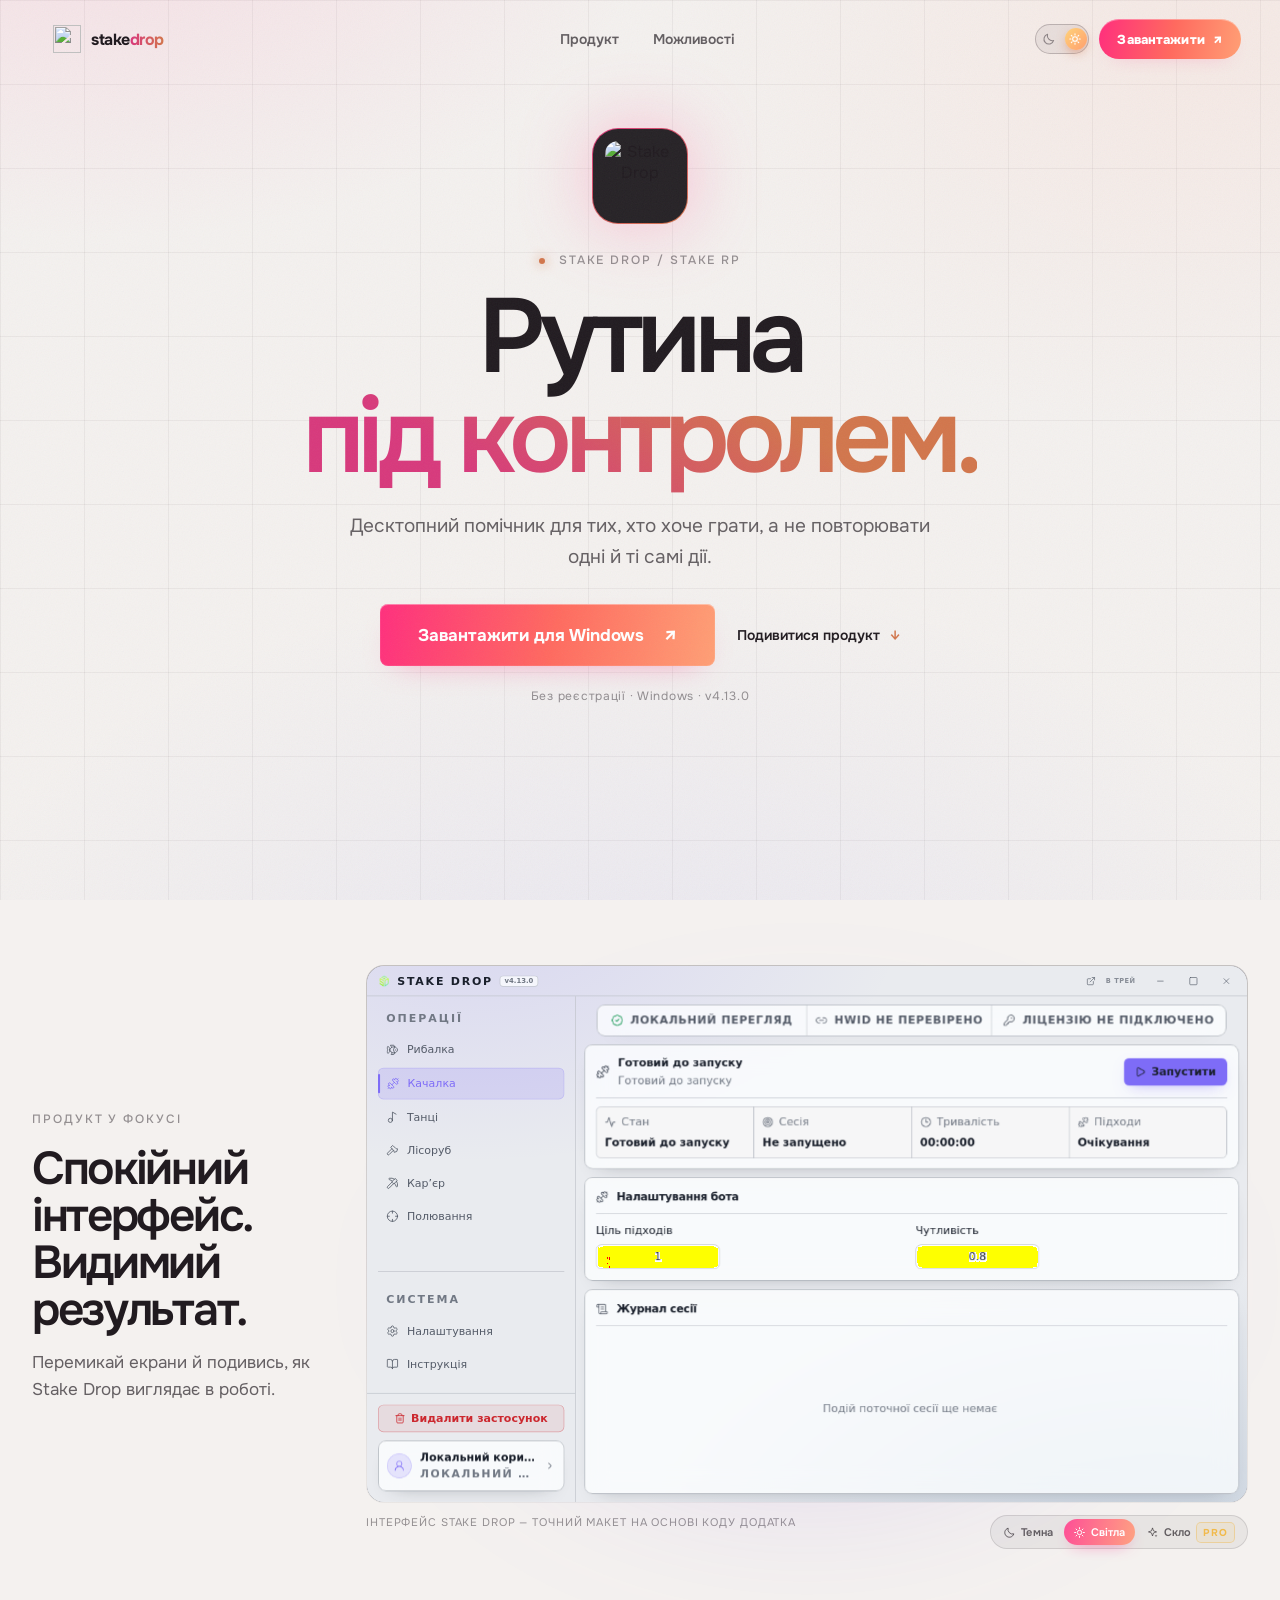
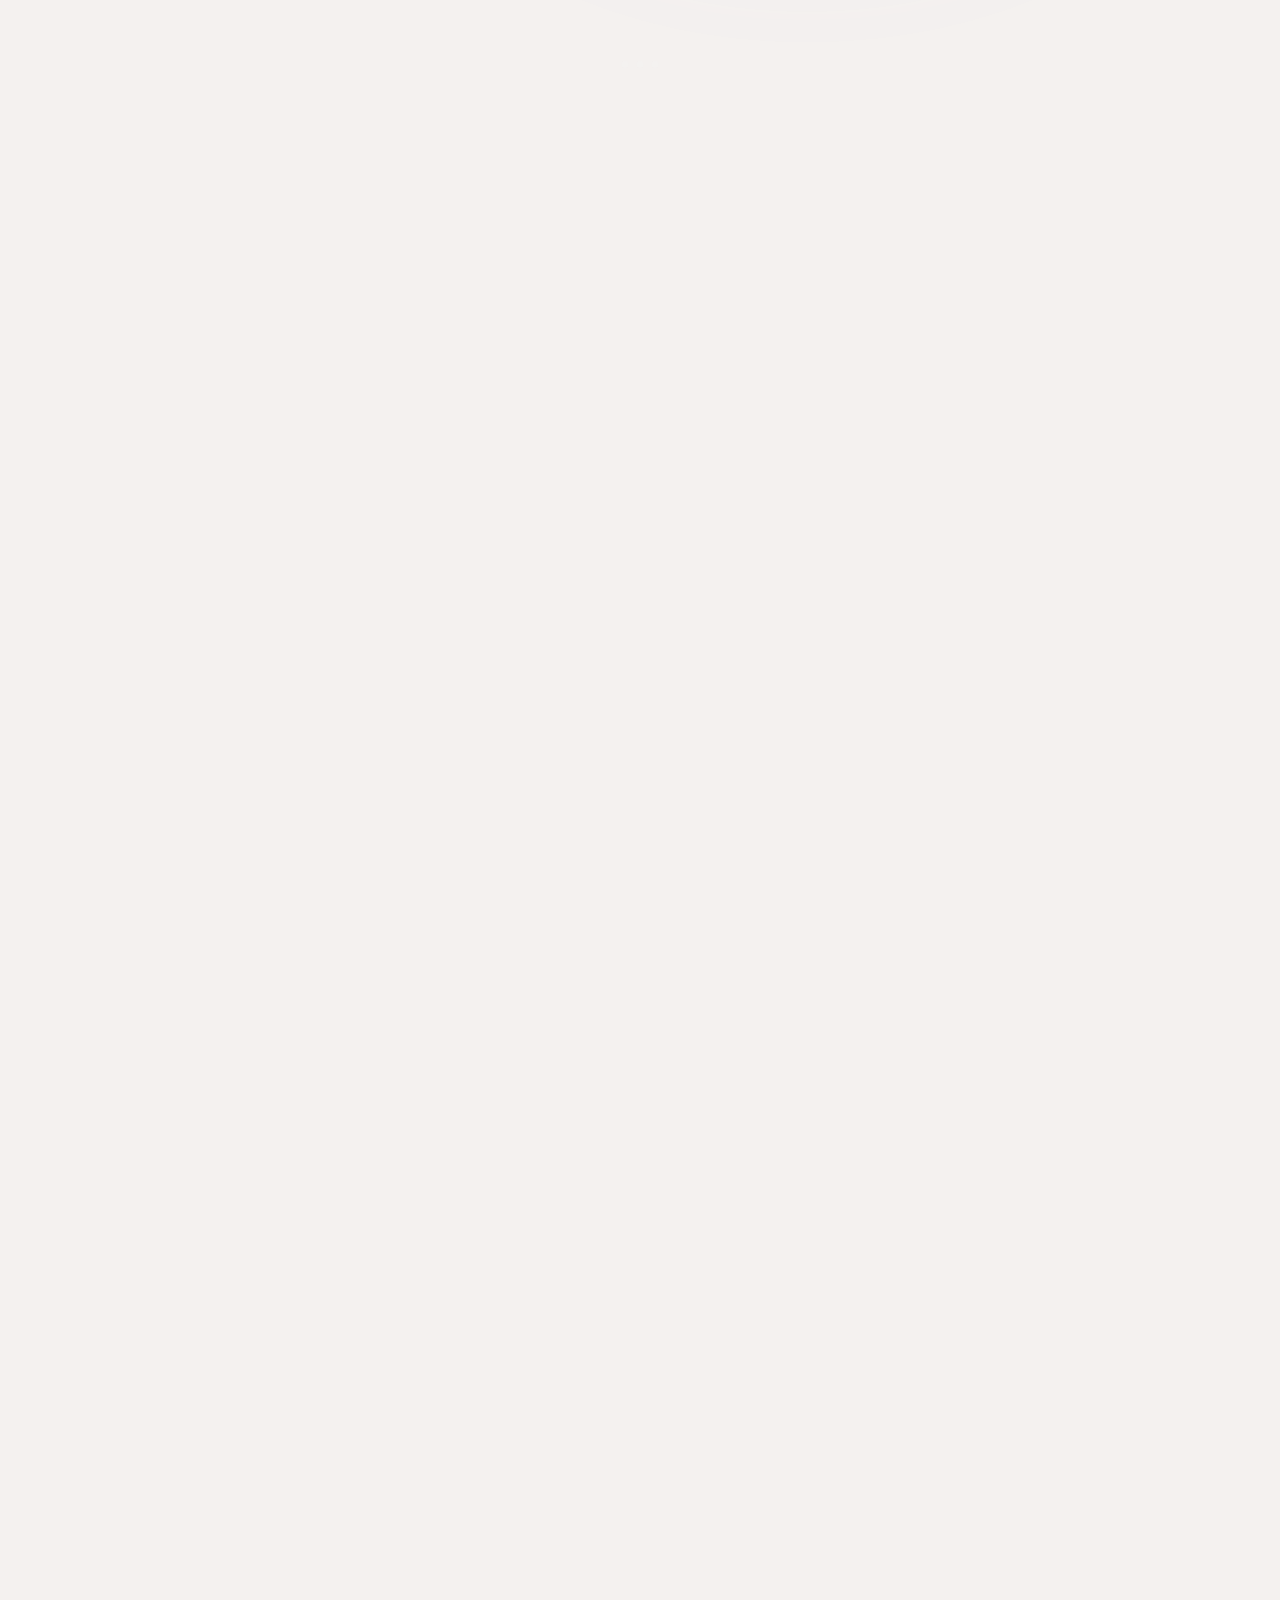
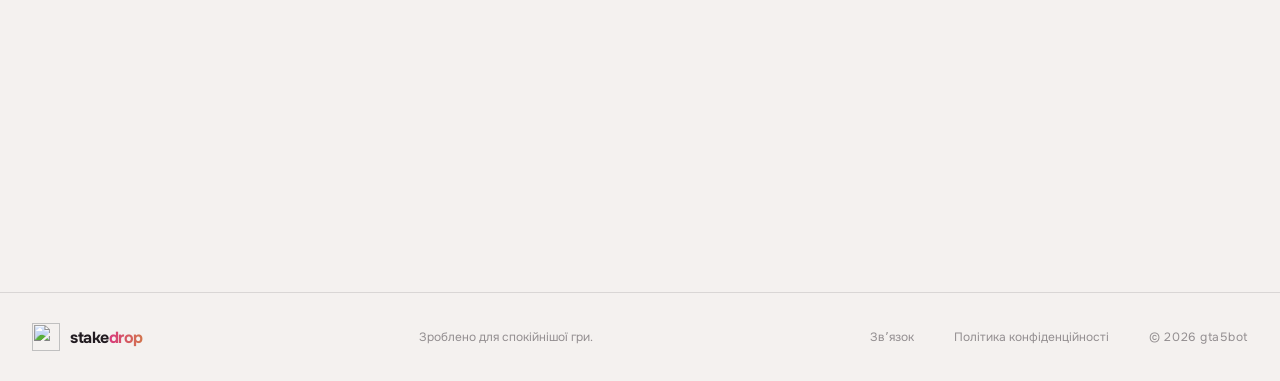
==== commit f78a4fdf: "Replace privacy header download CTA with Back button" ====
--- a/index.html
+++ b/index.html
@@ -220,7 +220,7 @@
         </a>
         <p>Зроблено для спокійнішої гри.</p>
         <a class="footer-policy" href="https://t.me/Farm_StakeRP_Bot" target="_blank" rel="noopener noreferrer">Звʼязок</a>
-        <a class="footer-policy" href="./privacy.html?v=5" target="_blank" rel="noopener noreferrer">Політика конфіденційності</a>
+        <a class="footer-policy" href="./privacy.html?v=6" target="_blank" rel="noopener noreferrer">Політика конфіденційності</a>
         <span>© 2026 gta5bot</span>
       </div>
     </footer>
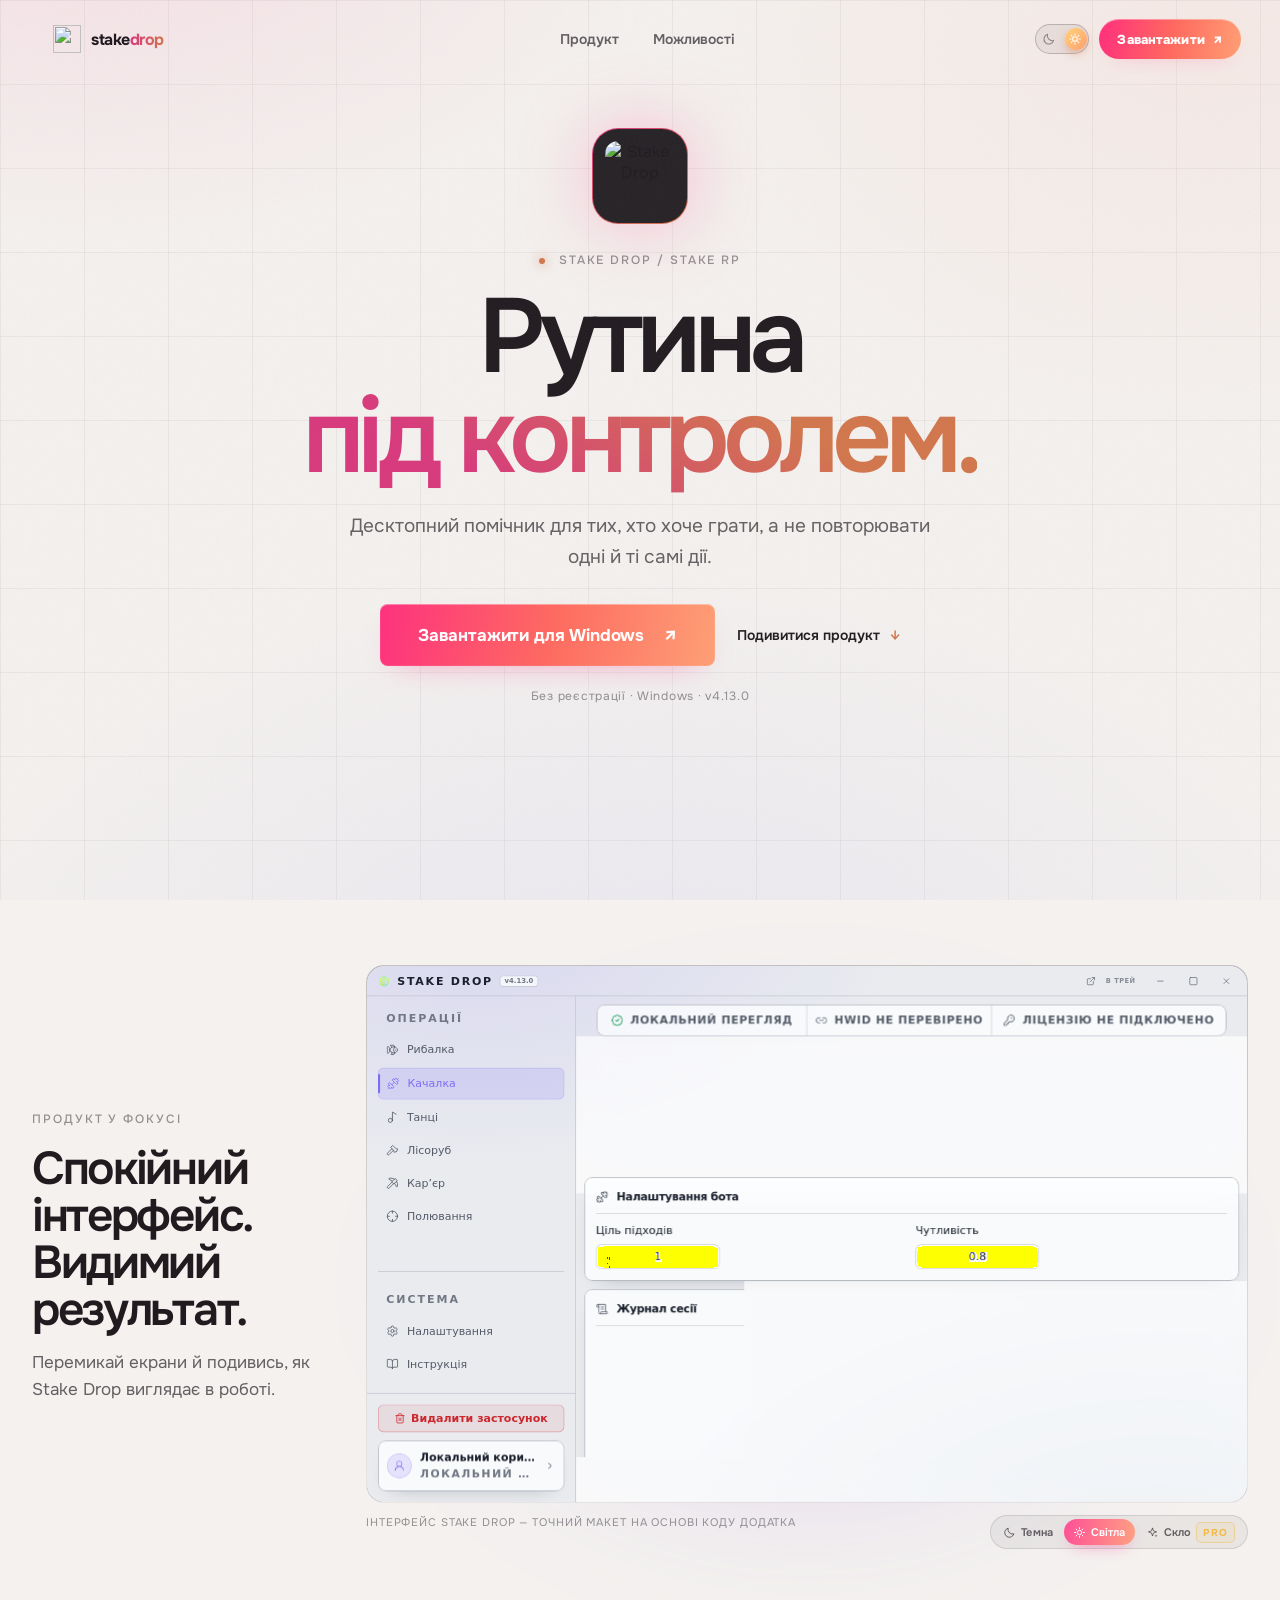
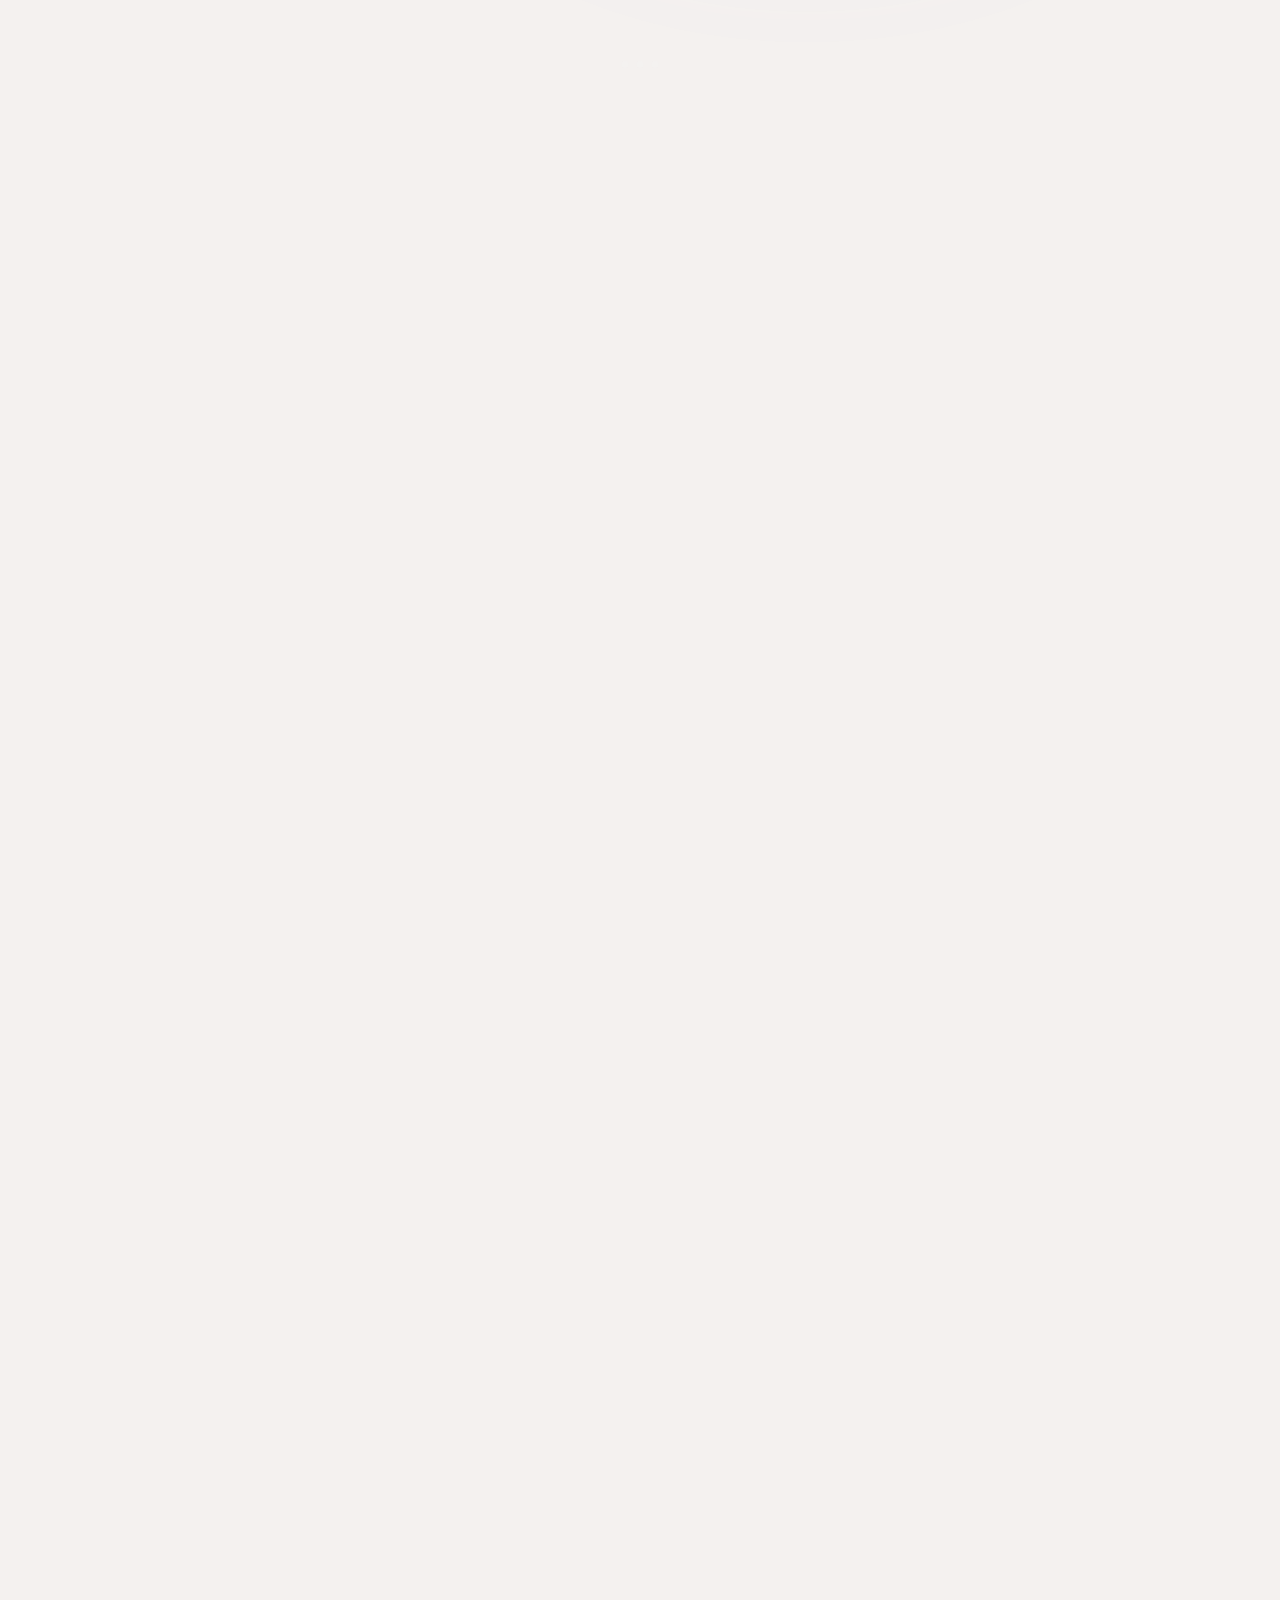
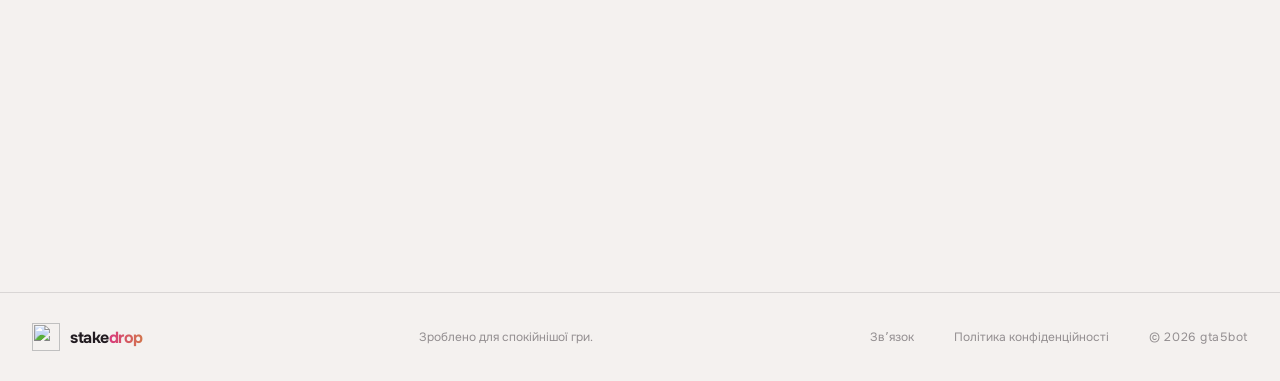
==== commit 69cb20cf: "Use plain back link in privacy header" ====
--- a/index.html
+++ b/index.html
@@ -220,7 +220,7 @@
         </a>
         <p>Зроблено для спокійнішої гри.</p>
         <a class="footer-policy" href="https://t.me/Farm_StakeRP_Bot" target="_blank" rel="noopener noreferrer">Звʼязок</a>
-        <a class="footer-policy" href="./privacy.html?v=6" target="_blank" rel="noopener noreferrer">Політика конфіденційності</a>
+        <a class="footer-policy" href="./privacy.html?v=7" target="_blank" rel="noopener noreferrer">Політика конфіденційності</a>
         <span>© 2026 gta5bot</span>
       </div>
     </footer>
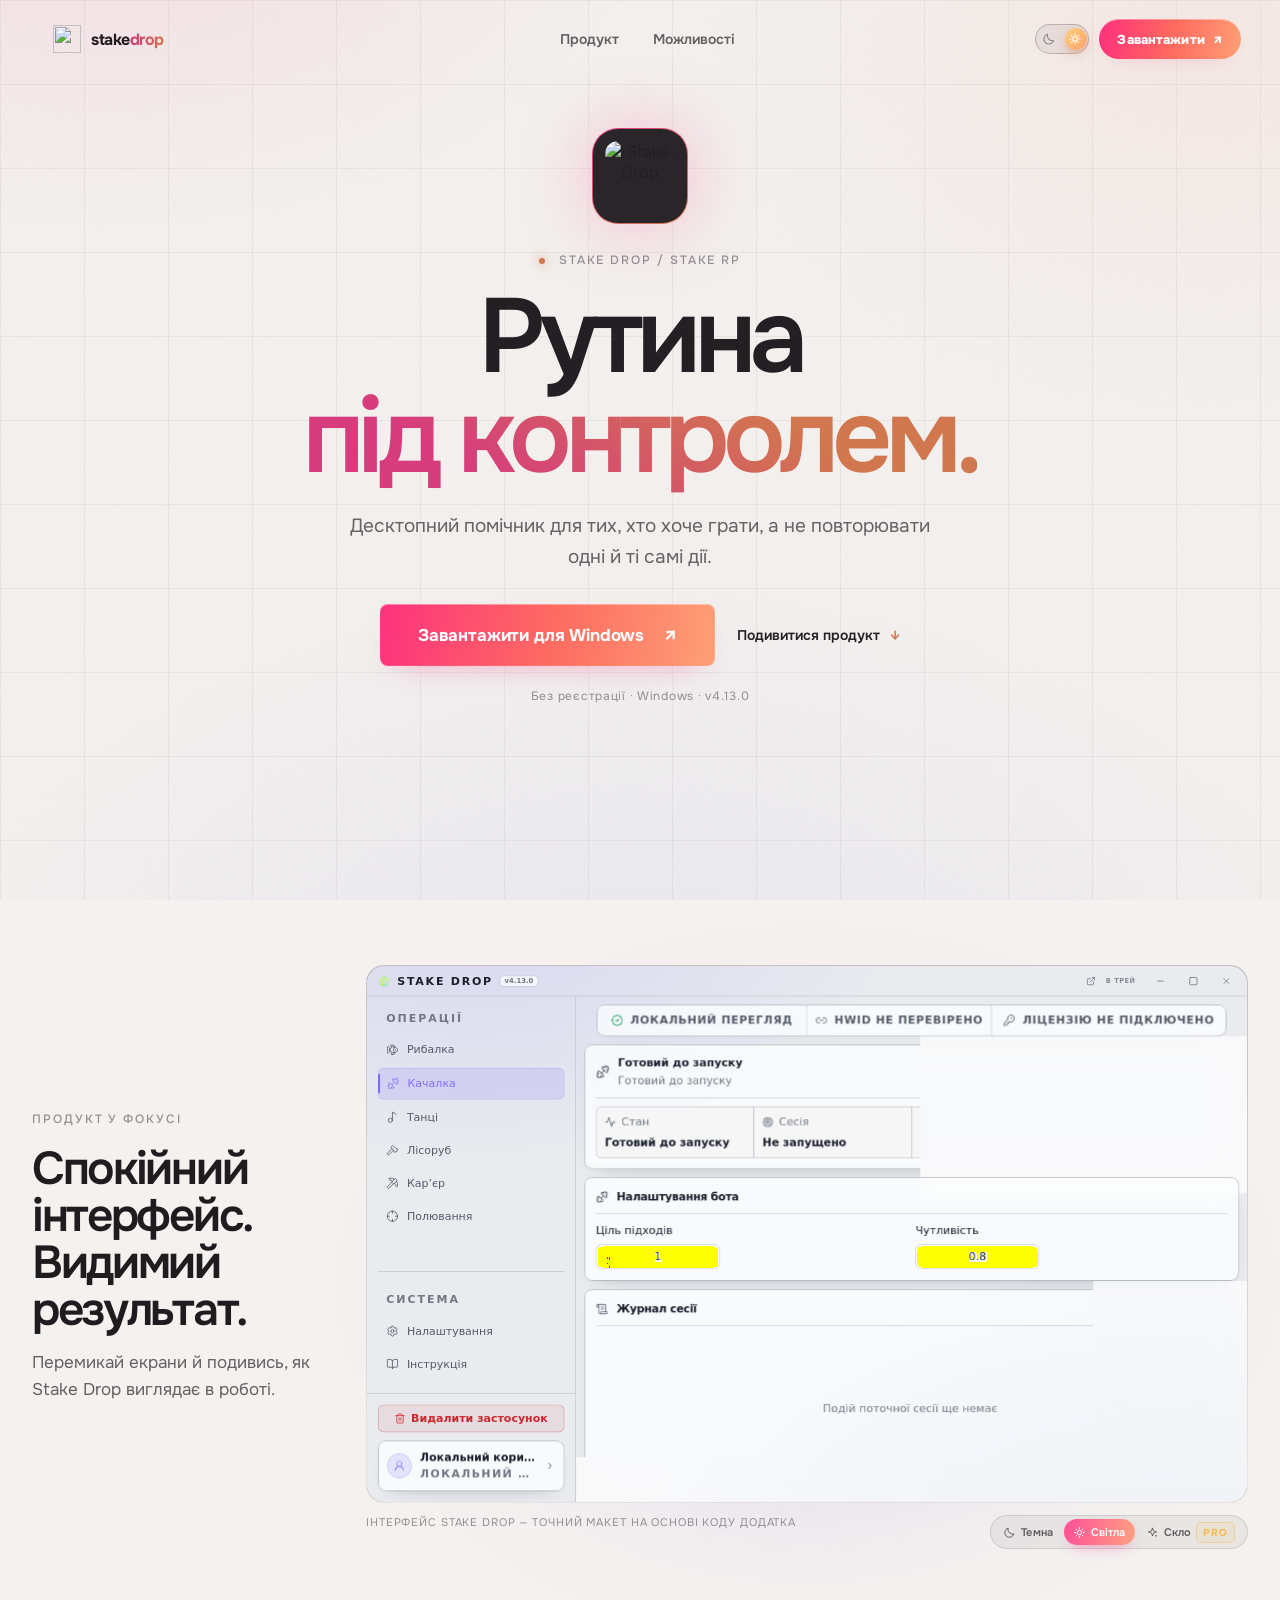
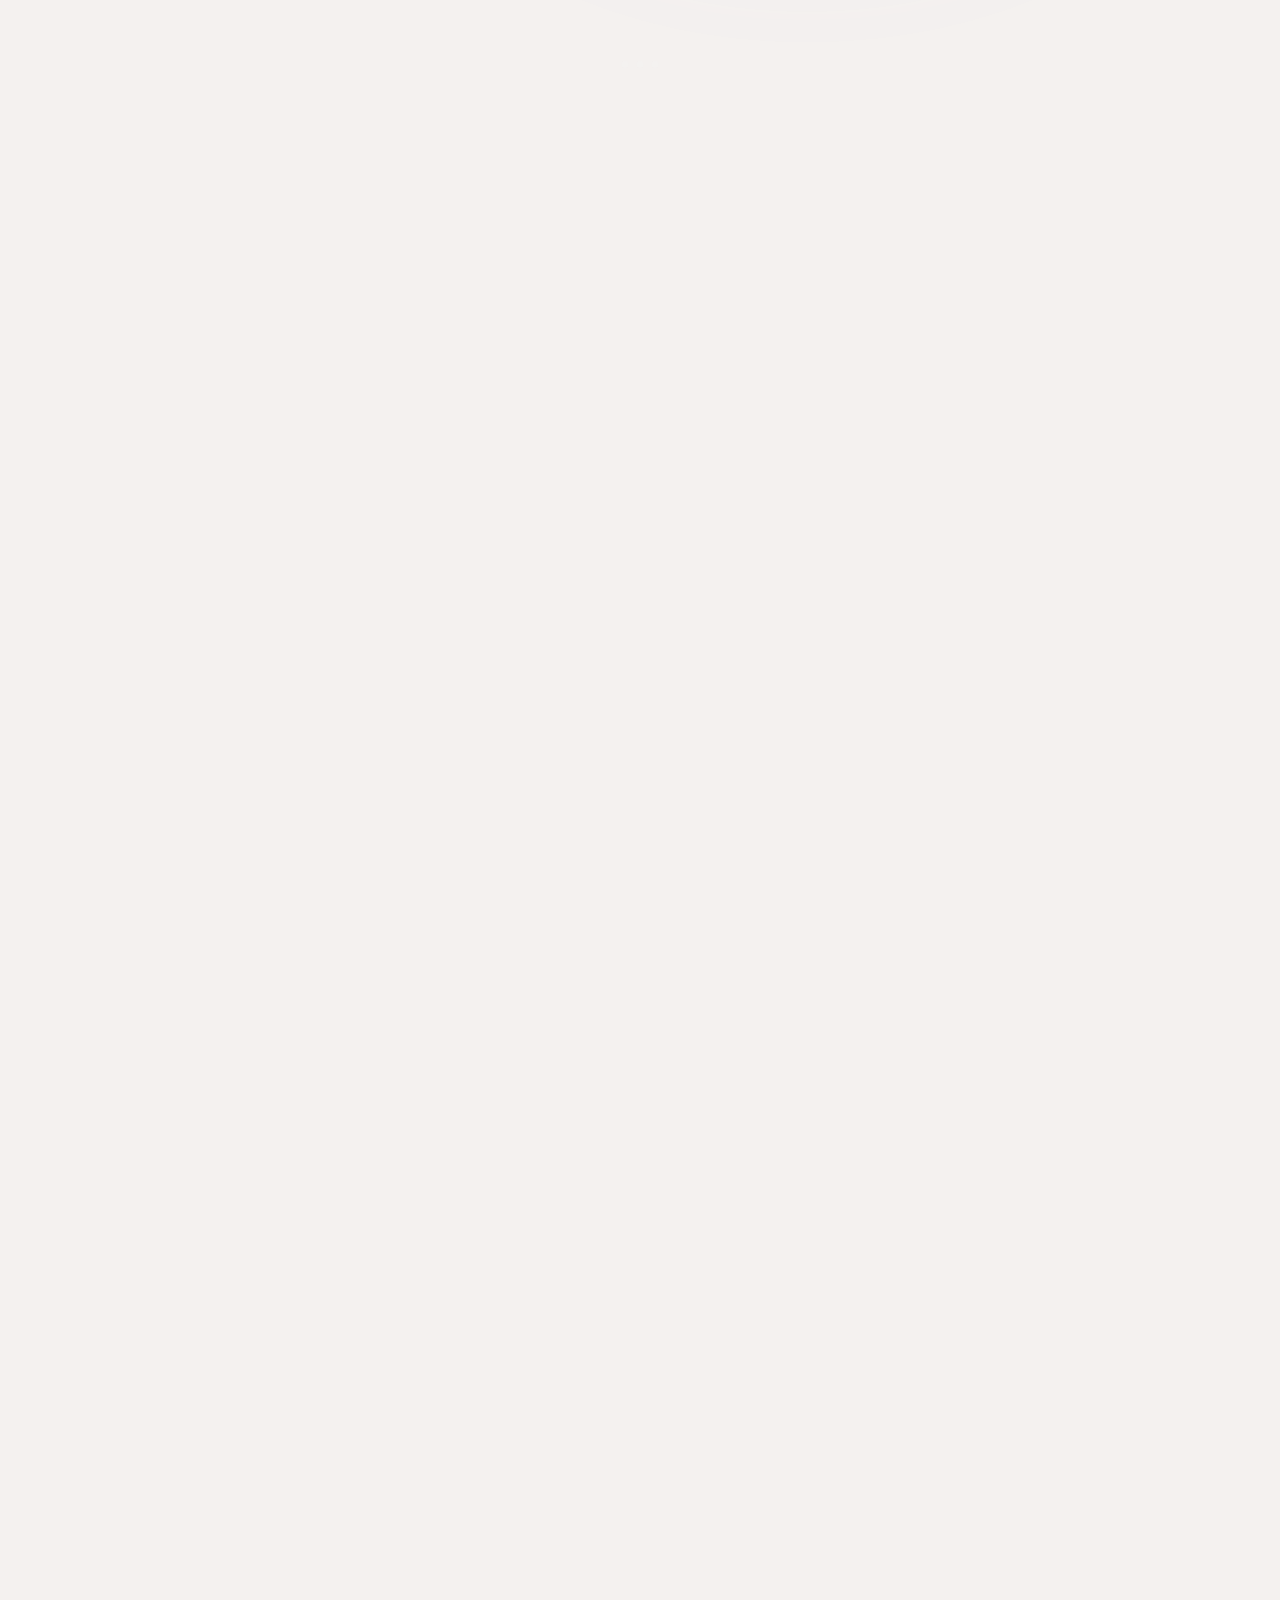
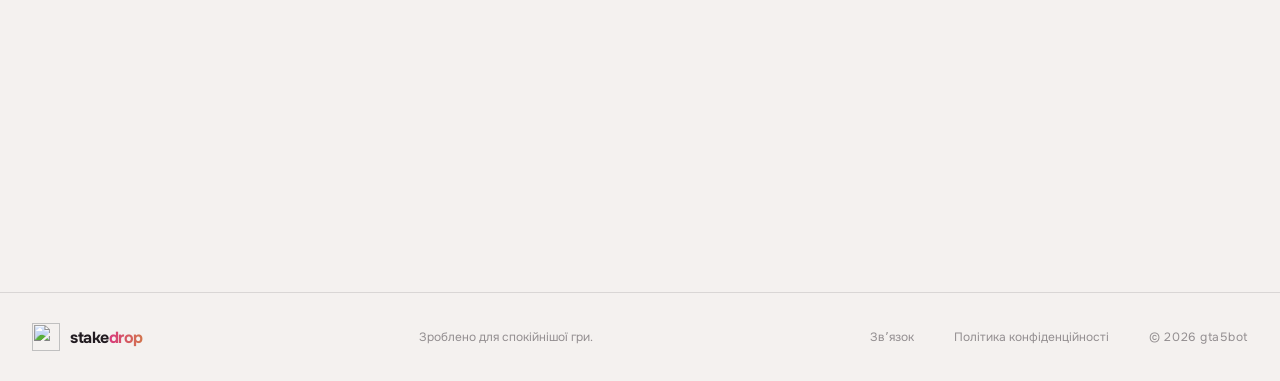
==== commit 17e5ce73: "Center theme toggle between brand and download button on mobile" ====
--- a/index.html
+++ b/index.html
@@ -26,7 +26,7 @@
         }
       } catch (error) {}
     </script>
-    <link rel="stylesheet" href="./styles.css?v=2026-11-28-3" />
+    <link rel="stylesheet" href="./styles.css?v=2026-11-28-4" />
     <title>Stake Drop - STAKE RP</title>
   </head>
   <body>
--- a/styles.css
+++ b/styles.css
@@ -923,6 +923,12 @@
   .header-bar { display: flex; align-items: center; height: 58px; padding: 0 8px 0 16px; gap: 0; }
   .header-cta { height: 38px; padding: 0 14px; font-size: 12px; }
   .header-actions { margin-left: auto; gap: 8px; }
+  .theme-toggle {
+    position: absolute;
+    left: 50%;
+    z-index: 2;
+    transform: translateX(-50%);
+  }
   .site-nav,
   .site-nav.is-open,
   .menu-button { display: none; }
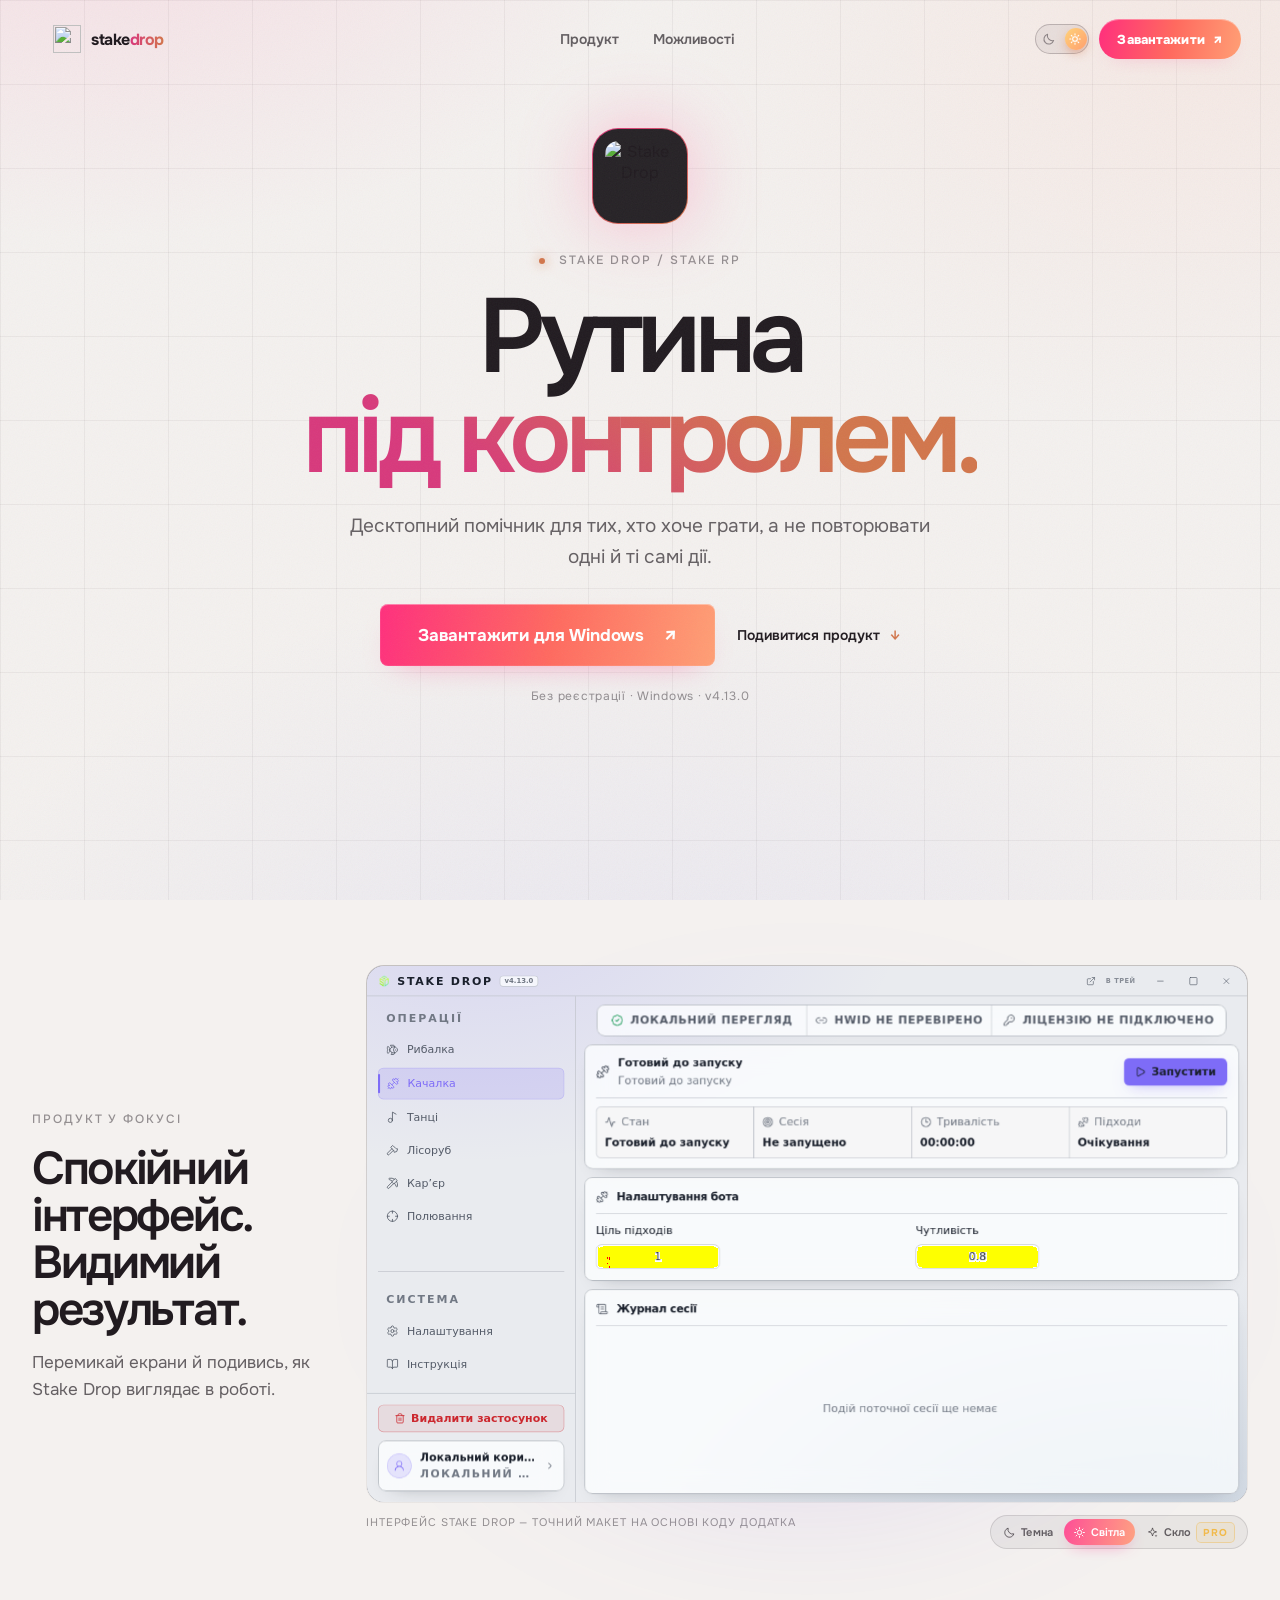
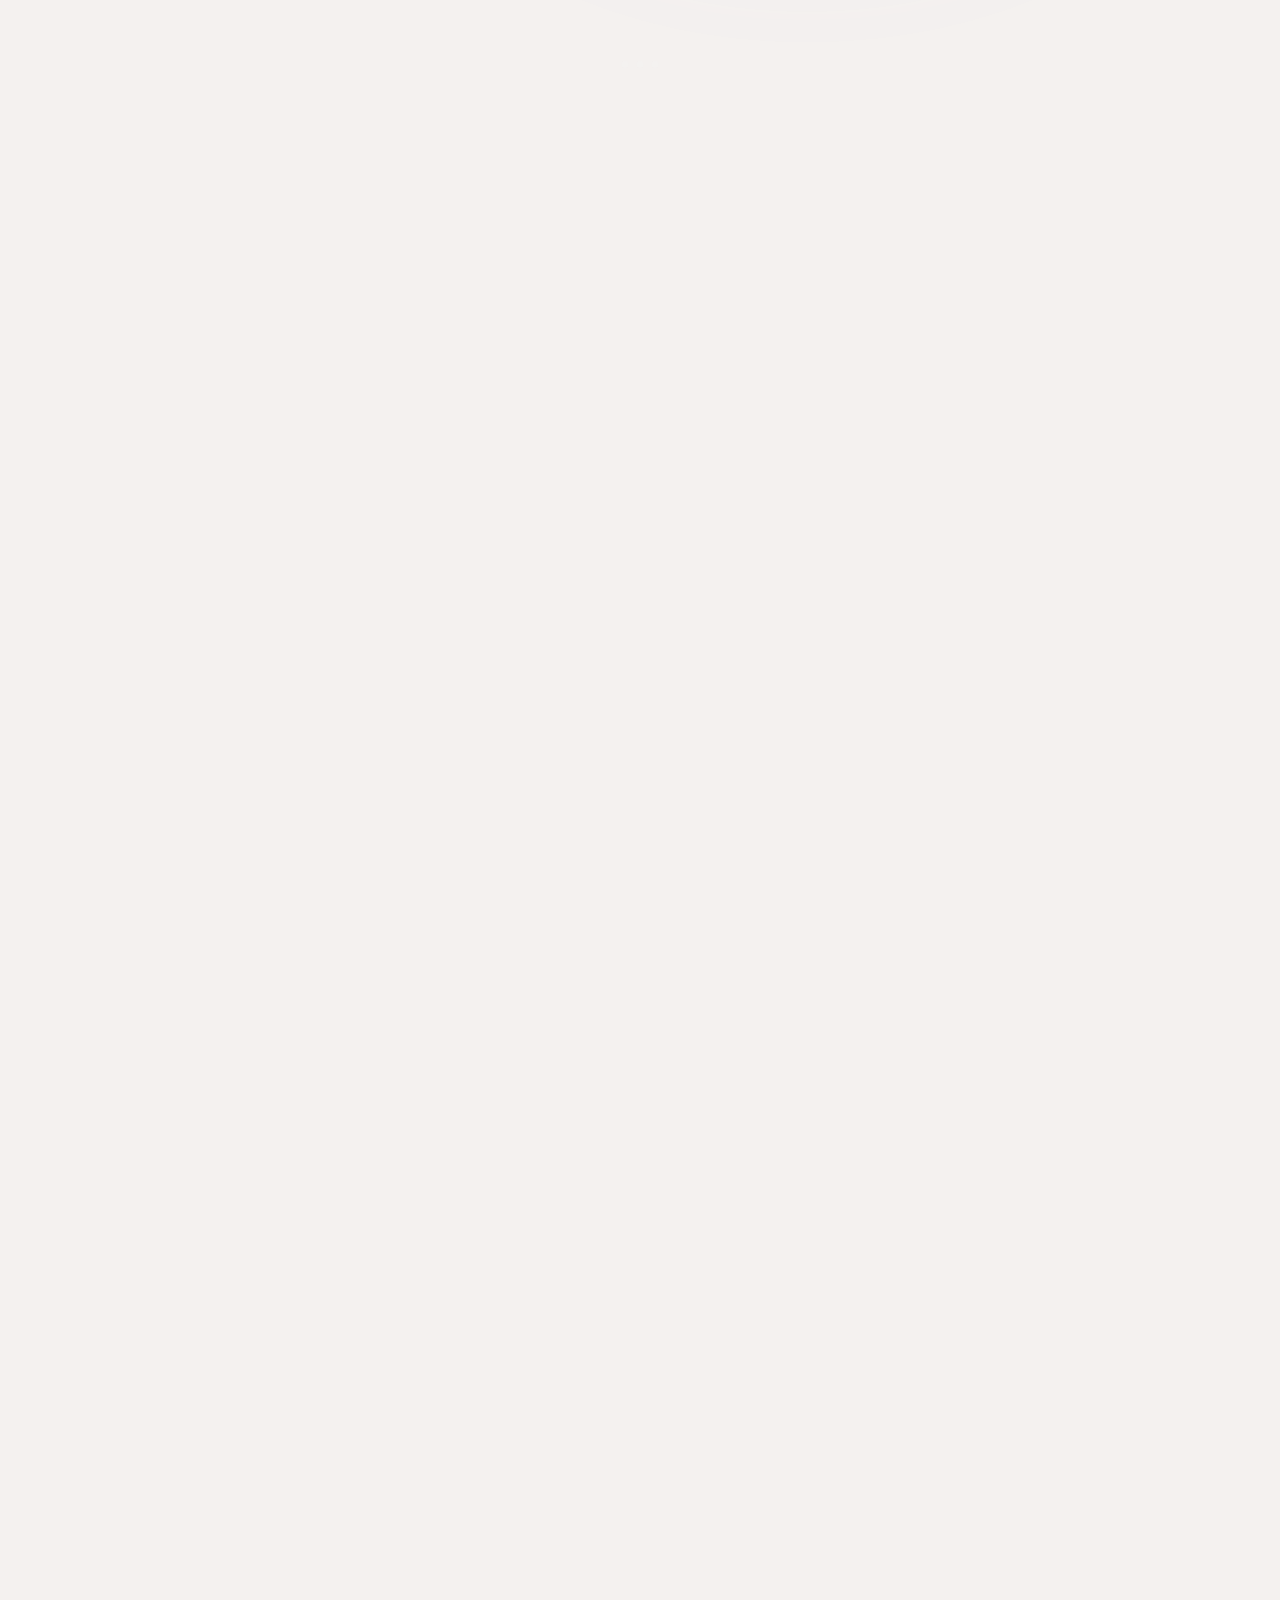
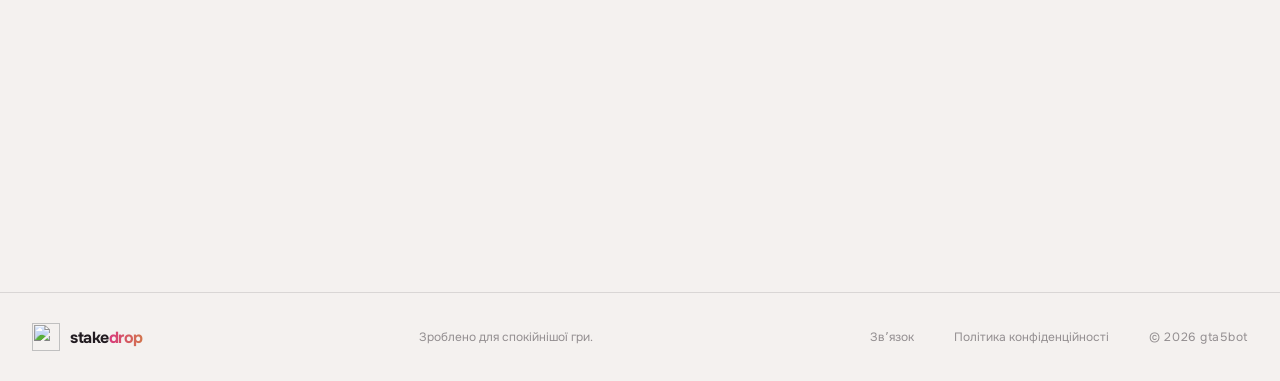
==== commit 89d222e2: "Keep mobile header visible on scroll and show card text inside cards on touch" ====
--- a/index.html
+++ b/index.html
@@ -26,7 +26,7 @@
         }
       } catch (error) {}
     </script>
-    <link rel="stylesheet" href="./styles.css?v=2026-11-28-4" />
+    <link rel="stylesheet" href="./styles.css?v=2026-11-28-5" />
     <title>Stake Drop - STAKE RP</title>
   </head>
   <body>
@@ -257,6 +257,6 @@
 
     <div class="toast" role="status" aria-live="polite" data-toast>Посилання на завантаження буде додано пізніше.</div>
     <script src="./site-theme.js?v=3"></script>
-    <script type="module" src="./app.js?v=2026-11-28-1"></script>
+    <script type="module" src="./app.js?v=2026-11-28-2"></script>
   </body>
 </html>
--- a/styles.css
+++ b/styles.css
@@ -766,8 +766,20 @@
 .feature-card:focus-visible p,
 .feature-card:focus-within p { opacity: 1; }
 @media (hover: none) {
-  .feature-reveal { max-height: none; opacity: 1; visibility: visible; box-shadow: none; }
-  .feature-card p { opacity: 1; }
+  .feature-card { overflow: hidden; }
+  .feature-card.is-open { border-bottom-color: var(--line-strong); border-radius: 14px; }
+  .feature-reveal {
+    position: static;
+    max-height: none;
+    padding: 0;
+    border: 0;
+    border-radius: 0;
+    background: transparent;
+    box-shadow: none;
+    opacity: 1;
+    visibility: visible;
+  }
+  .feature-card p { margin-top: 12px; opacity: 1; }
 }
 
 /* Final CTA */
